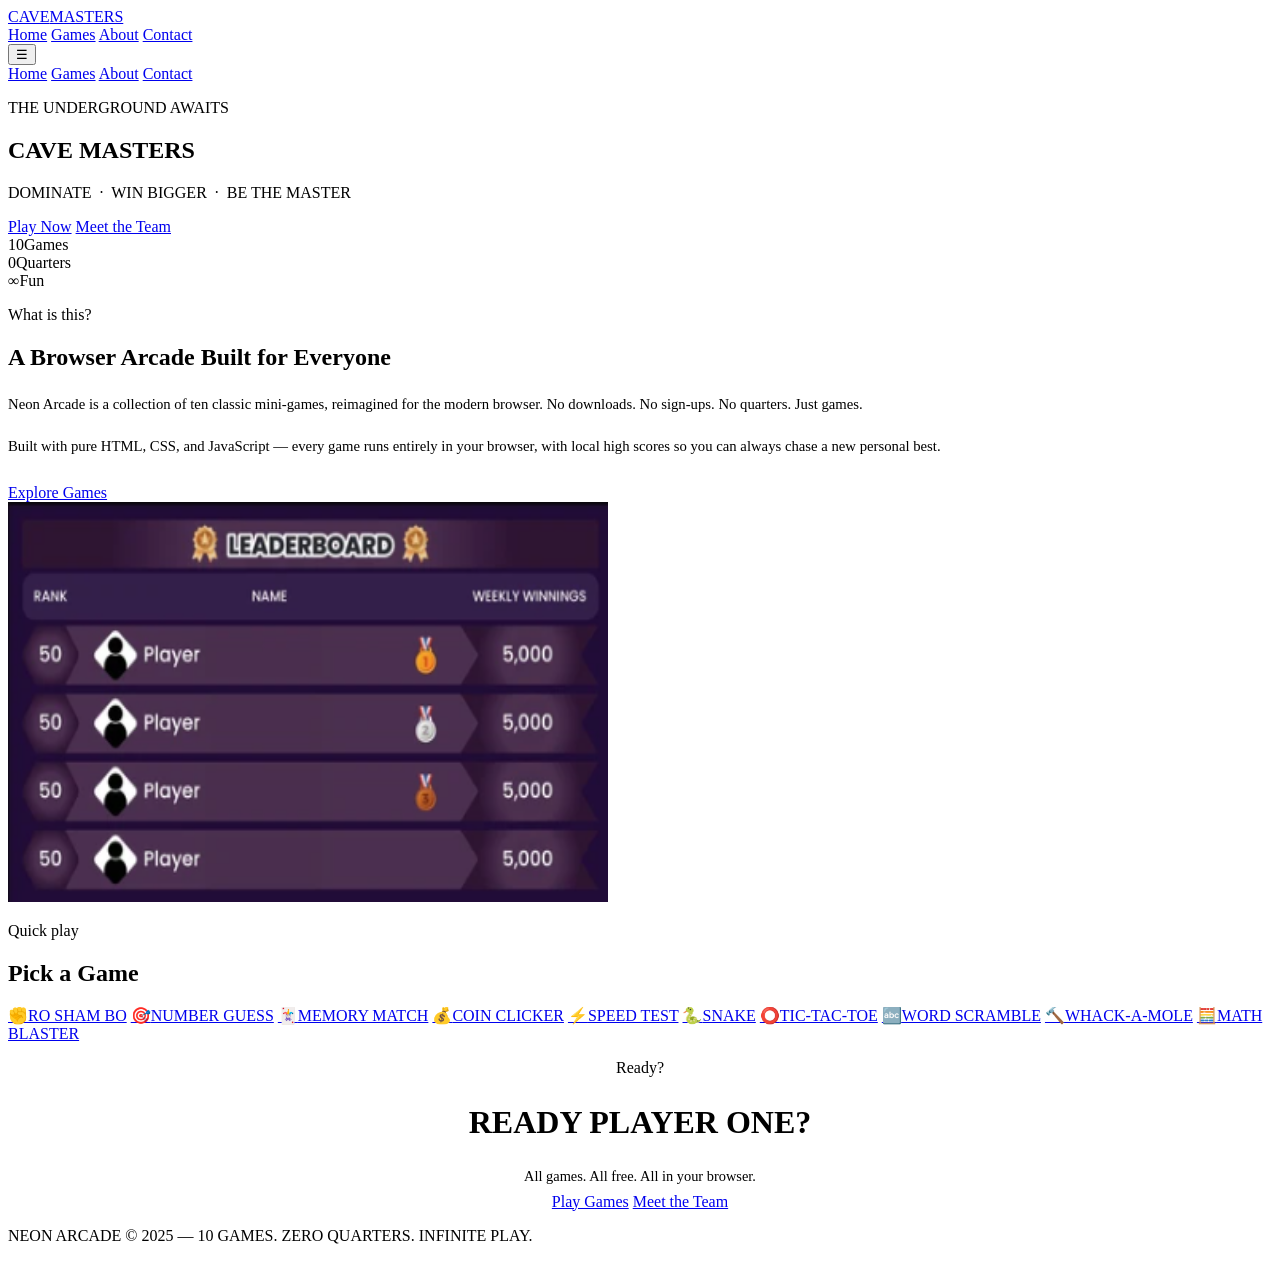
==== docs/index.html @ 2e19cd82 "Add files via upload" ====
<!DOCTYPE html>
<html lang="en">
<head>
  <meta charset="UTF-8" />
  <meta name="viewport" content="width=device-width, initial-scale=1.0" />
  <title>NEON ARCADE</title>
  <meta name="description" content="10 browser games. Zero quarters. Infinite play." />
  <link rel="preconnect" href="https://fonts.googleapis.com" />
  <link rel="preconnect" href="https://fonts.gstatic.com" crossorigin />
  <link href="https://fonts.googleapis.com/css2?family=Press+Start+2P&family=Inter:wght@300;400;500;600;700&family=JetBrains+Mono:wght@400;600&display=swap" rel="stylesheet" />
  <link rel="stylesheet" href="/style.css" />
</head>
<body>

  <nav id="navbar">
    <a href="index.html" class="nav-logo">CAVE<span>MASTERS</span></a>
    <div class="nav-links">
      <a href="index.html" class="active">Home</a>
      <a href="games.html">Games</a>
      <a href="about.html">About</a>
      <a href="contact.html">Contact</a>
    </div>
    <button class="nav-mobile-toggle" id="mobileToggle">&#9776;</button>
  </nav>

  <div id="mobile-menu" class="mobile-menu hidden">
    <a href="index.html">Home</a>
    <a href="games.html">Games</a>
    <a href="about.html">About</a>
    <a href="contact.html">Contact</a>
  </div>

  

  <main id="app">

    <section class="hero">
      <div class="hero-glow hero-glow-1"></div>
      <div class="hero-glow hero-glow-2"></div>
      <p class="hero-label">THE UNDERGROUND AWAITS</p>
      <h1 class="hero-title">
        <span class="line1">CAVE</span>
        <span class="line2">MASTERS</span>
      </h1>
      <p class="hero-tagline">DOMINATE &nbsp;·&nbsp; WIN BIGGER &nbsp;·&nbsp; BE THE MASTER</p>
      <div class="hero-cta">
        <a href="games.html" class="btn btn-primary">Play Now</a>
        <a href="about.html" class="btn btn-secondary">Meet the Team</a>
      </div>
      <div class="hero-stats">
        <div class="hero-stat"><span class="value">10</span><span class="label">Games</span></div>
        <div class="hero-stat"><span class="value">0</span><span class="label">Quarters</span></div>
        <div class="hero-stat"><span class="value">∞</span><span class="label">Fun</span></div>
      </div>
    </section>

    <section class="section home-about">
      <div class="container">
        <div class="about-grid">
          <div>
            <p class="section-label">What is this?</p>
            <h2 class="section-title">A <span>Browser Arcade</span> Built for Everyone</h2>
            <p style="color:var(--text-muted);line-height:1.8;margin-bottom:1rem;font-size:0.92rem">Neon Arcade is a collection of ten classic mini-games, reimagined for the modern browser. No downloads. No sign-ups. No quarters. Just games.</p>
            <p style="color:var(--text-muted);line-height:1.8;margin-bottom:1.5rem;font-size:0.92rem">Built with pure HTML, CSS, and JavaScript — every game runs entirely in your browser, with local high scores so you can always chase a new personal best.</p>
            <a href="games.html" class="btn btn-primary">Explore Games</a>
          </div>
          <img src="Images/leaderboard.png" alt="leaderboard" height="400" width="600"
                onerror="this.style.display='none';this.parentElement.textContent='H'">
          <img 
        </div>
      </div>
    </section>

    <section class="section">
      <div class="container">
        <p class="section-label">Quick play</p>
        <h2 class="section-title">Pick a <span>Game</span></h2>
        <div class="games-strip">
          <a class="strip-card" href="games.html#game/rps"><span class="strip-icon">✊</span><span class="strip-name">RO SHAM BO</span></a>
          <a class="strip-card" href="games.html#game/guess"><span class="strip-icon">🎯</span><span class="strip-name">NUMBER GUESS</span></a>
          <a class="strip-card" href="games.html#game/memory"><span class="strip-icon">🃏</span><span class="strip-name">MEMORY MATCH</span></a>
          <a class="strip-card" href="games.html#game/clicker"><span class="strip-icon">💰</span><span class="strip-name">COIN CLICKER</span></a>
          <a class="strip-card" href="games.html#game/reflex"><span class="strip-icon">⚡</span><span class="strip-name">SPEED TEST</span></a>
          <a class="strip-card" href="games.html#game/snake"><span class="strip-icon">🐍</span><span class="strip-name">SNAKE</span></a>
          <a class="strip-card" href="games.html#game/ttt"><span class="strip-icon">⭕</span><span class="strip-name">TIC-TAC-TOE</span></a>
          <a class="strip-card" href="games.html#game/scramble"><span class="strip-icon">🔤</span><span class="strip-name">WORD SCRAMBLE</span></a>
          <a class="strip-card" href="games.html#game/mole"><span class="strip-icon">🔨</span><span class="strip-name">WHACK-A-MOLE</span></a>
          <a class="strip-card" href="games.html#game/math"><span class="strip-icon">🧮</span><span class="strip-name">MATH BLASTER</span></a>
        </div>
      </div>
    </section>

    <section class="section home-cta-section">
      <div class="container" style="text-align:center">
        <p class="section-label">Ready?</p>
        <h2 class="section-title" style="font-size:2rem">READY <span>PLAYER</span> ONE?</h2>
        <p style="color:var(--text-muted);margin-bottom:0.5rem;font-size:0.9rem">All games. All free. All in your browser.</p>
        <div class="home-cta-buttons">
          <a href="games.html" class="btn btn-primary">Play Games</a>
          <a href="about.html" class="btn btn-secondary">Meet the Team</a>
        </div>
      </div>
    </section>

  </main>

  <footer>
    <p>NEON ARCADE &copy; 2025 &mdash; 10 GAMES. ZERO QUARTERS. INFINITE PLAY.</p>
  </footer>

  <script src="/app.js"></script>
</body>
</html>
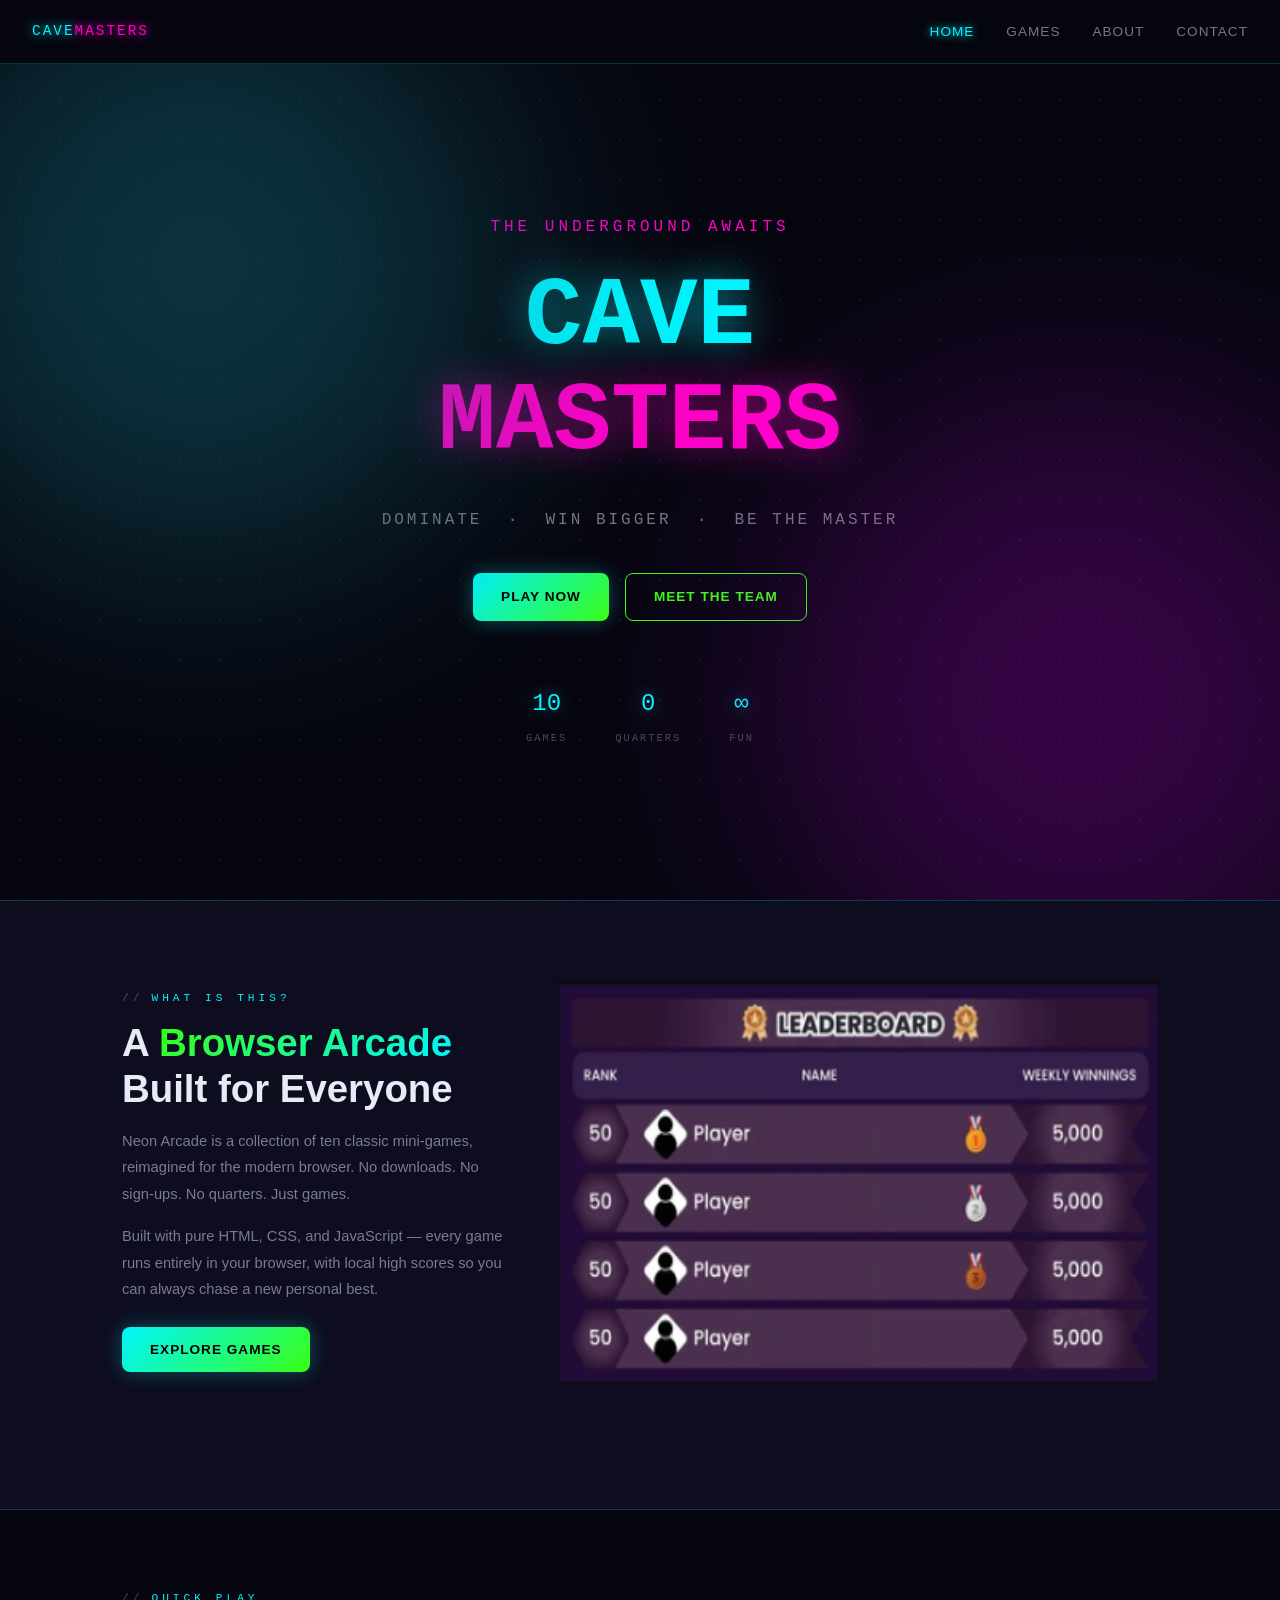
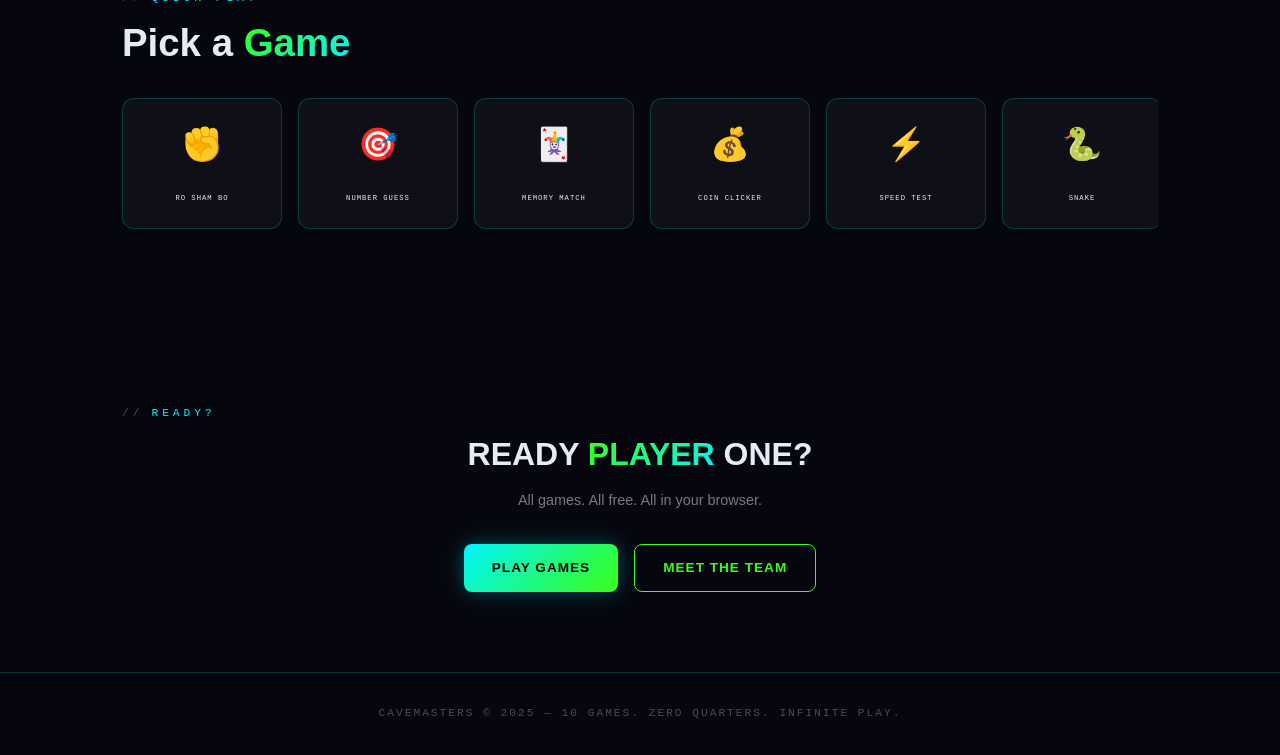
==== commit f7aabc74: "Update index.html" ====
--- a/docs/index.html
+++ b/docs/index.html
@@ -8,7 +8,7 @@
   <link rel="preconnect" href="https://fonts.googleapis.com" />
   <link rel="preconnect" href="https://fonts.gstatic.com" crossorigin />
   <link href="https://fonts.googleapis.com/css2?family=Press+Start+2P&family=Inter:wght@300;400;500;600;700&family=JetBrains+Mono:wght@400;600&display=swap" rel="stylesheet" />
-  <link rel="stylesheet" href="/style.css" />
+  <link rel="stylesheet" href="style.css" />
 </head>
 <body>
 
@@ -105,7 +105,7 @@
   </main>
 
   <footer>
-    <p>NEON ARCADE &copy; 2025 &mdash; 10 GAMES. ZERO QUARTERS. INFINITE PLAY.</p>
+    <p>CAVEMASTERS &copy; 2025 &mdash; 10 GAMES. ZERO QUARTERS. INFINITE PLAY.</p>
   </footer>
 
   <script src="/app.js"></script>
--- a/docs/style.css
+++ b/docs/style.css
@@ -0,0 +1,795 @@
+/* =============================================
+   NEON ARCADE — Global Styles
+   Modern Sleek Retro / Synthwave Glassmorphism
+   ============================================= */
+
+:root {
+  --bg: #06060f;
+  --bg-2: #0d0d1f;
+  --bg-3: #25ff11;
+  --message: #0404ff;
+  --surface: rgba(255,255,255,0.04);
+  --surface1: rgba(22, 196, 219, 0.029);
+  --surface-hover: rgba(255,255,255,0.08);
+  --border: rgba(0, 245, 255, 0.2);
+  --gameborder: rgba(12, 198, 24, 0.321);
+  --border-strong: rgba(0, 245, 255, 0.5);
+  --cyan: #00f5ff;
+  --magenta: #ff00c8;
+  --purple: #8b00ff;
+  --green: #39ff14;
+  --yellow: #ffe600;
+  --text: #e8eaf6;
+  --text-muted: rgba(232, 234, 246, 0.5);
+  --text-dim: rgba(232, 234, 246, 0.3);
+  --glow-cyan: 0 0 20px rgba(0, 245, 255, 0.4);
+  --glow-magenta: 0 0 20px rgba(255, 0, 200, 0.4);
+  --glow-green: 0 0 20px rgba(57, 255, 20, 0.4);
+  --gradient: linear-gradient(135deg, var(--green), var(--cyan));
+  --gradient-2: linear-gradient(135deg, var(--purple), var(--cyan));
+  --radius: 12px;
+  --radius-sm: 8px;
+  --radius-lg: 20px;
+  --font-body: 'Inter', sans-serif;
+  --font-display: 'Press Start 2P', monospace;
+  --font-mono: 'JetBrains Mono', monospace;
+  --nav-h: 64px;
+}
+
+*, *::before, *::after { box-sizing: border-box; margin: 0; padding: 0; }
+
+html { scroll-behavior: smooth; }
+
+body {
+  background: var(--bg);
+  color: var(--text);
+  font-family: var(--font-body);
+  min-height: 100vh;
+  line-height: 1.6;
+  overflow-x: hidden;
+}
+
+/* Dot grid background */
+body::before {
+  content: '';
+  position: fixed;
+  inset: 0;
+  background-image: radial-gradient(circle, rgba(0,245,255,0.08) 1px, transparent 1px);
+  background-size: 40px 40px;
+  pointer-events: none;
+  z-index: 0;
+}
+
+/* ---- NAVBAR ---- */
+#navbar {
+  position: fixed;
+  top: 0; left: 0; right: 0;
+  height: var(--nav-h);
+  background: rgba(6, 6, 15, 0.85);
+  backdrop-filter: blur(16px);
+  -webkit-backdrop-filter: blur(16px);
+  border-bottom: 1px solid var(--border);
+  display: flex;
+  align-items: center;
+  justify-content: space-between;
+  padding: 0 2rem;
+  z-index: 1000;
+}
+
+.nav-logo {
+  font-family: var(--font-display);
+  font-size: 0.9rem;
+  color: var(--cyan);
+  text-decoration: none;
+  letter-spacing: 2px;
+  text-shadow: 0 0 12px var(--cyan);
+}
+.nav-logo span { color: var(--magenta); text-shadow: 0 0 12px var(--magenta); }
+
+.nav-links { display: flex; gap: 2rem; }
+.nav-links a {
+  color: var(--text-muted);
+  text-decoration: none;
+  font-size: 0.85rem;
+  font-weight: 500;
+  letter-spacing: 1px;
+  transition: color 0.2s, text-shadow 0.2s;
+  text-transform: uppercase;
+}
+.nav-links a:hover, .nav-links a.active {
+  color: var(--cyan);
+  text-shadow: 0 0 10px var(--cyan);
+}
+
+.nav-mobile-toggle { display: none; background: none; border: none; color: var(--cyan); font-size: 1.5rem; cursor: pointer; }
+
+.mobile-menu { display: none; position: fixed; top: var(--nav-h); left: 0; right: 0; background: rgba(6,6,15,0.97); backdrop-filter: blur(16px); z-index: 999; flex-direction: column; padding: 1rem 2rem; gap: 1rem; border-bottom: 1px solid var(--border); }
+.mobile-menu a { color: var(--text); text-decoration: none; font-size: 0.9rem; padding: 0.5rem 0; border-bottom: 1px solid var(--border); text-transform: uppercase; letter-spacing: 1px; }
+.mobile-menu:not(.hidden) { display: flex; }
+
+#app { padding-top: var(--nav-h); min-height: calc(100vh - var(--nav-h)); position: relative; z-index: 1; }
+
+footer {
+  position: relative; z-index: 1;
+  text-align: center;
+  padding: 2rem;
+  border-top: 1px solid var(--border);
+  color: var(--text-dim);
+  font-size: 0.7rem;
+  font-family: var(--font-mono);
+  letter-spacing: 2px;
+}
+
+/* ---- SHARED UTILITIES ---- */
+.page { display: none; animation: fadeIn 0.3s ease; }
+.page.active { display: block; }
+@keyframes fadeIn { from { opacity: 0; transform: translateY(10px); } to { opacity: 1; transform: translateY(0); } }
+
+.container { max-width: 1100px; margin: 0 auto; padding: 0 2rem; }
+.section { padding: 5rem 0; }
+
+.glass-card {
+  background: var(--surface);
+  border: 1px solid var(--border);
+  border-radius: var(--radius);
+  backdrop-filter: blur(10px);
+  -webkit-backdrop-filter: blur(10px);
+  padding: 1.5rem;
+  transition: all 0.3s ease;
+}
+.glass-card:hover { border-color: var(--border-strong); background: var(--surface-hover); box-shadow: var(--glow-cyan); }
+
+.btn {
+  display: inline-flex; align-items: center; justify-content: center; gap: 0.5rem;
+  padding: 0.75rem 1.75rem;
+  border-radius: var(--radius-sm);
+  font-family: var(--font-body);
+  font-weight: 600;
+  font-size: 0.85rem;
+  letter-spacing: 1px;
+  text-transform: uppercase;
+  cursor: pointer;
+  transition: all 0.2s ease;
+  border: none;
+  text-decoration: none;
+}
+.btn-primary {
+  background: linear-gradient(135deg, var(--cyan), var(--green));
+  color: #000;
+  box-shadow: 0 0 20px rgba(0,245,255,0.3);
+}
+.btn-primary:hover { transform: translateY(-2px); box-shadow: 0 0 30px rgba(0,245,255,0.5), 0 8px 20px rgba(0,0,0,0.3); }
+
+.btn-secondary {
+  background: transparent;
+  color: var(--green);
+  border: 1px solid var(--green);
+}
+.btn-secondary:hover { background: rgba(11, 210, 25, 0.1); box-shadow: var(--glow-green); transform: translateY(-2px); }
+
+.btn-play {
+  background: linear-gradient(135deg, var(--green), var(--cyan));
+  color: #000;
+  font-weight: 700;
+  padding: 0.6rem 1.2rem;
+  border-radius: 6px;
+  font-size: 0.75rem;
+  letter-spacing: 2px;
+}
+.btn-play:hover { transform: scale(1.05); box-shadow: 0 0 20px rgba(255,0,200,0.4); }
+
+.tag {
+  display: inline-block;
+  padding: 0.2rem 0.6rem;
+  border-radius: 4px;
+  font-size: 0.65rem;
+  font-weight: 600;
+  letter-spacing: 1px;
+  text-transform: uppercase;
+}
+
+/* Display headings */
+.display-heading {
+  font-family: var(--font-display);
+  font-size: clamp(2rem, 6vw, 5rem);
+  line-height: 1.2;
+  background: var(--gradient);
+  -webkit-background-clip: text;
+  -webkit-text-fill-color: transparent;
+  background-clip: text;
+}
+
+.section-label {
+  font-family: var(--font-mono);
+  font-size: 0.7rem;
+  color: var(--cyan);
+  letter-spacing: 4px;
+  text-transform: uppercase;
+  margin-bottom: 0.75rem;
+  display: flex; align-items: center; gap: 0.5rem;
+}
+.section-label::before { content: '//'; color: var(--text-dim); }
+
+.section-title {
+  font-size: clamp(1.5rem, 3vw, 2.5rem);
+  font-weight: 700;
+  color: var(--text);
+  margin-bottom: 1rem;
+  line-height: 1.2;
+}
+.section-title span { background: var(--gradient); -webkit-background-clip: text; -webkit-text-fill-color: transparent; background-clip: text; }
+
+/* ---- HOME PAGE ---- */
+#page-home {}
+
+.hero {
+  min-height: calc(100vh - var(--nav-h));
+  display: flex;
+  flex-direction: column;
+  align-items: center;
+  justify-content: center;
+  text-align: center;
+  padding: 4rem 2rem;
+  position: relative;
+  overflow: hidden;
+}
+
+.hero-glow {
+  position: absolute;
+  width: 600px; height: 600px;
+  border-radius: 50%;
+  filter: blur(120px);
+  pointer-events: none;
+}
+.hero-glow-1 { background: rgba(20, 100, 114, 0.478); top: -100px; left: -100px; }
+.hero-glow-2 { background: rgba(212, 0, 255, 0.225); bottom: -100px; right: -100px; }
+
+.hero-label {
+  font-family: var(--font-mono);
+  font-size: 1rem;
+  color: var(--magenta);
+  letter-spacing: 4px;
+  text-transform: uppercase;
+  margin-bottom: 1.5rem;
+  animation: pulse 2s ease-in-out infinite;
+}
+@keyframes pulse { 0%,100% { opacity: 1; } 50% { opacity: 0.5; } }
+
+.hero-title {
+  font-family: var(--font-display);
+  font-size: clamp(2.5rem, 8vw, 6rem);
+  line-height: 1.1;
+  margin-bottom: 0.5rem;
+  animation: pulse 2s ease-in-out infinite;
+}
+.hero-title .line1 { color: var(--cyan); text-shadow: 0 0 40px rgba(0,245,255,0.6); display: block; }
+.hero-title .line2 { color: var(--magenta); text-shadow: 0 0 40px rgba(255,0,200,0.6); display: block; }
+
+.hero-tagline {
+  font-size: 1rem;
+  color: var(--text-muted);
+  letter-spacing: 3px;
+  text-transform: uppercase;
+  margin: 1.5rem 0 2.5rem;
+  font-family: var(--font-mono);
+}
+
+.hero-cta { display: flex; gap: 1rem; flex-wrap: wrap; justify-content: center; margin-bottom: 4rem; }
+
+.hero-stats {
+  display: flex;
+  gap: 3rem;
+  flex-wrap: wrap;
+  justify-content: center;
+}
+.hero-stat { text-align: center; }
+.hero-stat .value { font-family: var(--font-display); font-size: 1.5rem; color: var(--cyan); text-shadow: 0 0 20px rgba(0,245,255,0.5); display: block; }
+.hero-stat .label { font-size: 0.65rem; color: var(--text-dim); letter-spacing: 2px; text-transform: uppercase; font-family: var(--font-mono); }
+
+/* Home About section */
+.home-about { background: var(--bg-2); border-top: 1px solid var(--border); border-bottom: 1px solid var(--border); }
+.about-grid { display: grid; grid-template-columns: 1fr 1fr; gap: 3rem; align-items: center; }
+@media (max-width: 768px) { .about-grid { grid-template-columns: 1fr; } }
+.about-visual {
+  aspect-ratio: 1;
+  max-width: 300px;
+  background: var(--surface);
+  border: 1px solid var(--border);
+  border-radius: var(--radius-lg);
+  display: flex; align-items: center; justify-content: center;
+  font-family: var(--font-display);
+  font-size: 4rem;
+  color: var(--cyan);
+  text-shadow: 0 0 40px rgba(0,245,255,0.6);
+  box-shadow: inset 0 0 60px rgba(0,245,255,0.05);
+  margin: 0 auto;
+}
+
+/* Game preview strip on home */
+.games-strip { display: flex; gap: 1rem; overflow-x: auto; padding: 1rem 0; scrollbar-width: none; }
+.games-strip::-webkit-scrollbar { display: none; }
+.strip-card {
+  flex: 0 0 auto;
+  width: 160px;
+  padding: 1.25rem;
+  background: var(--surface);
+  border: 1px solid var(--border);
+  border-radius: var(--radius);
+  text-align: center;
+  cursor: pointer;
+  transition: all 0.25s ease;
+  text-decoration: none;
+  display: block;
+}
+.strip-card:hover { border-color: var(--border-strong); transform: translateY(-4px); box-shadow: var(--glow-cyan); }
+.strip-card .strip-icon { font-size: 2rem; margin-bottom: 0.75rem; display: block; }
+.strip-card .strip-name { font-family: var(--font-display); font-size: 0.45rem; color: var(--text); letter-spacing: 1px; line-height: 1.4; }
+
+/* Home CTA section */
+.home-cta-section { text-align: center; }
+.home-cta-section .section-title { font-size: 2rem; }
+.home-cta-buttons { display: flex; gap: 1rem; justify-content: center; flex-wrap: wrap; margin-top: 2rem; }
+
+/* ---- GAMES PAGE ---- */
+.games-header { padding: 4rem 0 2rem; text-align: center; }
+.games-search {
+  position: relative;
+  max-width: 400px;
+  margin: 2rem auto;
+}
+.games-search input {
+  width: 100%;
+  padding: 0.75rem 1rem 0.75rem 2.5rem;
+  background: var(--surface);
+  border: 1px solid var(--border);
+  border-radius: var(--radius-sm);
+  color: var(--text);
+  font-family: var(--font-body);
+  font-size: 0.9rem;
+  outline: none;
+  transition: border-color 0.2s, box-shadow 0.2s;
+}
+.games-search input:focus { border-color: var(--border-strong); box-shadow: var(--glow-cyan); }
+.games-search input::placeholder { color: var(--text-dim); }
+.games-search .search-icon { position: absolute; left: 0.75rem; top: 50%; transform: translateY(-50%); color: var(--text-dim); font-size: 0.9rem; }
+
+.games-grid { display: grid; grid-template-columns: repeat(auto-fill, minmax(300px, 1fr)); gap: 1.25rem; padding-bottom: 4rem; }
+
+.game-card {
+  background: var(--surface);
+  border: 1px solid var(--border);
+  border-radius: var(--radius);
+  padding: 1.5rem;
+  cursor: pointer;
+  transition: all 0.3s ease;
+  display: flex; flex-direction: column; gap: 0.75rem;
+  position: relative; overflow: hidden;
+}
+.game-card::before {
+  content: '';
+  position: absolute;
+  top: 0; left: 0; right: 0;
+  height: 2px;
+  background: var(--gradient);
+  opacity: 0;
+  transition: opacity 0.3s;
+}
+.game-card:hover { border-color: var(--border-strong); transform: translateY(-4px); box-shadow: 0 8px 32px rgba(0,0,0,0.4), var(--glow-cyan); }
+.game-card:hover::before { opacity: 1; }
+
+.game-card-top { display: flex; align-items: flex-start; justify-content: space-between; gap: 1rem; }
+.game-icon { font-size: 2.5rem; }
+.game-tag { font-size: 0.6rem; letter-spacing: 1px; padding: 0.2rem 0.5rem; background: rgba(0,245,255,0.1); border: 1px solid rgba(0,245,255,0.3); color: var(--cyan); border-radius: 4px; }
+.game-name { font-family: var(--font-display); font-size: 0.6rem; color: var(--text); letter-spacing: 1px; line-height: 1.5; }
+.game-desc { font-size: 0.82rem; color: var(--text-muted); line-height: 1.6; flex: 1; }
+.game-footer { display: flex; align-items: center; justify-content: space-between; margin-top: 0.5rem; }
+.game-score { font-family: var(--font-mono); font-size: 0.65rem; color: var(--text-dim); }
+.game-score .score-val { color: var(--yellow); }
+
+/* ---- GAME SCREEN (inside game page) ---- */
+.game-screen { max-width: 800px; margin: 0 auto; padding: 3rem 2rem; }
+.game-screen-header { display: flex; align-items: center; gap: 1rem; margin-bottom: 2rem; }
+.back-btn { background: none; border: 1px solid var(--border); color: var(--text-muted); padding: 0.5rem 1rem; border-radius: var(--radius-sm); cursor: pointer; font-size: 0.8rem; transition: all 0.2s; }
+.back-btn:hover { border-color: var(--cyan); color: var(--cyan); }
+.game-screen-title { font-family: var(--font-display); font-size: 0.8rem; color: var(--text); letter-spacing: 2px; }
+
+.game-body { background: var(--surface1); border: 1px solid var(--gameborder); border-radius: var(--radius-lg); padding: 2rem; }
+
+/* Game inputs */
+input[type="text"], input[type="number"], textarea, select {
+  background: rgba(255,255,255,0.04);
+  border: 1px solid var(--border);
+  color: var(--text);
+  font-family: var(--font-body);
+  padding: 0.6rem 0.9rem;
+  border-radius: var(--radius-sm);
+  outline: none;
+  font-size: 0.9rem;
+  transition: border-color 0.2s, box-shadow 0.2s;
+  width: 100%;
+}
+input:focus, textarea:focus, select:focus { border-color: var(--border-strong); box-shadow: var(--glow-cyan); }
+select option { background: var(--bg-2); }
+
+/* Stat pill */
+.stat-pill { display: inline-flex; flex-direction: column; align-items: center; background: var(--surface); border: 1px solid var(--border); border-radius: var(--radius-sm); padding: 0.5rem 1rem; min-width: 80px; }
+.stat-pill .pill-val { font-family: var(--font-mono); font-size: 1.2rem; color: var(--cyan); font-weight: 600; }
+.stat-pill .pill-label { font-size: 0.6rem; color: var(--text-dim); letter-spacing: 1px; text-transform: uppercase; }
+
+/* Result overlay */
+.result-overlay { text-align: center; padding: 2rem; }
+.result-emoji { font-size: 4rem; margin-bottom: 1rem; display: block; }
+.result-title { font-family: var(--font-display); font-size: 1rem; margin-bottom: 0.5rem; }
+.result-sub { color: var(--text-muted); font-size: 0.85rem; margin-bottom: 1.5rem; }
+
+/* RPS buttons */
+.rps-choices { display: flex; gap: 1rem; justify-content: center; flex-wrap: wrap; margin: 1.5rem 0; }
+.rps-btn {
+  width: 100px; height: 100px;
+  background: var(--surface);
+  border: 2px solid var(--border);
+  border-radius: var(--radius);
+  font-size: 2.5rem;
+  cursor: pointer;
+  transition: all 0.2s;
+  display: flex; align-items: center; justify-content: center;
+}
+.rps-btn:hover { border-color: var(--cyan); transform: scale(1.08); box-shadow: var(--glow-cyan); }
+.rps-btn.selected { border-color: var(--magenta); box-shadow: var(--glow-magenta); }
+
+/* Memory grid */
+.memory-grid { display: grid; gap: 0.6rem; }
+.mem-card {
+  aspect-ratio: 1;
+  background: var(--surface);
+  border: 1px solid var(--border);
+  border-radius: var(--radius-sm);
+  display: flex; align-items: center; justify-content: center;
+  font-size: 1.8rem;
+  cursor: pointer;
+  transition: all 0.3s;
+  perspective: 600px;
+}
+.mem-card.flipped, .mem-card.matched { border-color: var(--cyan); background: rgba(0,245,255,0.08); }
+.mem-card.matched { border-color: var(--green); background: rgba(57,255,20,0.08); box-shadow: var(--glow-green); }
+.mem-card .card-back { display: none; font-size: 1.2rem; color: var(--text-dim); }
+.mem-card:not(.flipped):not(.matched) .card-face { display: none; }
+.mem-card:not(.flipped):not(.matched) .card-back { display: flex; }
+
+/* Clicker */
+.clicker-center { text-align: center; }
+.click-btn {
+  width: 180px; height: 180px;
+  border-radius: 50%;
+  background: radial-gradient(circle, rgba(0,245,255,0.15), rgba(0,245,255,0.03));
+  border: 2px solid var(--cyan);
+  font-family: var(--font-display);
+  font-size: 0.55rem;
+  color: var(--cyan);
+  cursor: pointer;
+  transition: all 0.15s;
+  display: flex; flex-direction: column; align-items: center; justify-content: center; gap: 0.5rem;
+  box-shadow: var(--glow-cyan);
+  letter-spacing: 2px;
+  position: relative;
+  overflow: hidden;
+}
+.click-btn:active { transform: scale(0.95); box-shadow: 0 0 40px rgba(0,245,255,0.6); }
+.click-coin { font-size: 2rem; }
+.upgrades-grid { display: grid; grid-template-columns: 1fr; gap: 0.75rem; }
+.upgrade-btn {
+  background: var(--surface);
+  border: 1px solid var(--border);
+  color: var(--text);
+  padding: 1rem;
+  border-radius: var(--radius-sm);
+  cursor: pointer;
+  transition: all 0.2s;
+  text-align: left;
+  display: flex; align-items: center; justify-content: space-between; gap: 1rem;
+}
+.upgrade-btn:hover:not(:disabled) { border-color: var(--cyan); background: rgba(0,245,255,0.06); }
+.upgrade-btn:disabled { opacity: 0.4; cursor: not-allowed; }
+.upgrade-info { display: flex; flex-direction: column; gap: 0.2rem; }
+.upgrade-name { font-weight: 600; font-size: 0.85rem; }
+.upgrade-desc { font-size: 0.7rem; color: var(--text-muted); }
+.upgrade-cost { font-family: var(--font-mono); color: var(--yellow); font-size: 0.85rem; white-space: nowrap; }
+.upgrade-owned { font-family: var(--font-mono); color: var(--cyan); font-size: 0.75rem; }
+
+/* Snake grid */
+#snake-canvas { background: var(--bg-3); border: 1px solid var(--border); border-radius: var(--radius-sm); display: block; margin: 0 auto; }
+
+/* Reflex */
+.reflex-screen { min-height: 280px; border-radius: var(--radius); display: flex; flex-direction: column; align-items: center; justify-content: center; cursor: pointer; transition: background 0.1s; user-select: none; }
+.reflex-screen.ready { background: rgba(255,255,255,0.03); border: 2px solid var(--border); }
+.reflex-screen.waiting { background: rgba(255,230,0,0.08); border: 2px solid rgba(255,230,0,0.4); }
+.reflex-screen.go { background: rgba(57,255,20,0.12); border: 2px solid var(--green); box-shadow: var(--glow-green); }
+.reflex-screen.early { background: rgba(255,0,0,0.1); border: 2px solid rgba(255,0,0,0.5); }
+.reflex-title { font-family: var(--font-display); font-size: 1.2rem; }
+.reflex-sub { color: var(--text-muted); margin-top: 0.5rem; }
+
+/* Mole grid */
+.mole-grid { display: grid; gap: 1rem; }
+.mole-hole {
+  aspect-ratio: 1;
+  background: var(--surface);
+  border: 2px solid var(--border);
+  border-radius: 50%;
+  display: flex; align-items: center; justify-content: center;
+  font-size: 2.5rem;
+  cursor: pointer;
+  transition: all 0.15s;
+  user-select: none;
+}
+.mole-hole.active { background: rgba(0,245,255,0.1); border-color: var(--cyan); box-shadow: var(--glow-cyan); }
+.mole-hole.active:active { transform: scale(0.9); }
+
+/* Tic tac toe */
+.ttt-grid { display: grid; grid-template-columns: repeat(3,1fr); gap: 0.5rem; max-width: 300px; margin: 0 auto; }
+.ttt-cell {
+  aspect-ratio: 1;
+  background: var(--surface);
+  border: 1px solid var(--border);
+  border-radius: var(--radius-sm);
+  display: flex; align-items: center; justify-content: center;
+  font-size: 2.5rem;
+  cursor: pointer;
+  transition: all 0.2s;
+}
+.ttt-cell:hover:empty { background: rgba(0,245,255,0.06); }
+.ttt-cell.x { color: var(--cyan); text-shadow: 0 0 15px var(--cyan); }
+.ttt-cell.o { color: var(--magenta); text-shadow: 0 0 15px var(--magenta); }
+.ttt-cell.win { background: rgba(57,255,20,0.1); border-color: var(--green); }
+
+/* Timer bars */
+.timer-bar { height: 6px; background: var(--surface); border-radius: 99px; overflow: hidden; margin-bottom: 1rem; }
+.timer-fill { height: 100%; background: var(--gradient); border-radius: 99px; transition: width 0.5s linear; }
+.timer-fill.urgent { background: linear-gradient(90deg, var(--yellow), red); }
+
+/* History list */
+.history-list { display: flex; flex-direction: column; gap: 0.4rem; margin-top: 1rem; }
+.history-item { display: flex; justify-content: space-between; font-family: var(--font-mono); font-size: 0.75rem; color: var(--text-muted); padding: 0.3rem 0; border-bottom: 1px solid rgba(255,255,255,0.05); }
+.history-item .val { color: var(--cyan); }
+
+/* Math */
+.math-equation { font-family: var(--font-display); font-size: clamp(1.5rem, 5vw, 3rem); text-align: center; color: var(--text); letter-spacing: 4px; margin: 2rem 0; line-height: 1.5; }
+.math-equation .op { color: var(--magenta); }
+.math-equation .eq { color: var(--text-dim); }
+.math-equation .answer { color: var(--cyan); }
+
+/* Scramble */
+.scramble-word { font-family: var(--font-display); font-size: clamp(1.5rem, 5vw, 2.5rem); text-align: center; letter-spacing: 8px; color: var(--cyan); text-shadow: 0 0 20px rgba(0,245,255,0.4); margin: 2rem 0; }
+
+/* ---- ABOUT PAGE ---- */
+.about-page { padding: 4rem 0; }
+.team-grid { display: grid; grid-template-columns: repeat(auto-fill, minmax(220px, 1fr)); gap: 1.25rem; }
+.team-card {
+  background: var(--surface);
+  border: 1px solid var(--border);
+  border-radius: var(--radius);
+  padding: 2rem 1.5rem;
+  text-align: center;
+  transition: all 0.3s;
+}
+.team-card:hover { border-color: var(--border-strong); transform: translateY(-4px); box-shadow: var(--glow-cyan); }
+.team-avatar {
+  width: 72px; height: 72px;
+  border-radius: 50%;
+  margin: 0 auto 1rem;
+  display: flex; align-items: center; justify-content: center;
+  font-family: var(--font-display);
+  font-size: 0.8rem;
+  font-weight: bold;
+}
+.team-handle { font-family: var(--font-mono); font-size: 0.7rem; color: var(--cyan); letter-spacing: 2px; margin-bottom: 0.25rem; }
+.team-role { font-size: 0.75rem; color: var(--text-muted); margin-bottom: 0.75rem; font-weight: 500; }
+.team-bio { font-size: 0.8rem; color: var(--text-dim); line-height: 1.6; }
+
+.tech-grid { display: grid; grid-template-columns: repeat(auto-fill, minmax(150px, 1fr)); gap: 1rem; }
+.tech-badge {
+  background: var(--surface);
+  border: 1px solid var(--border);
+  border-radius: var(--radius-sm);
+  padding: 1rem;
+  text-align: center;
+  font-family: var(--font-mono);
+  font-size: 0.75rem;
+  color: var(--cyan);
+  letter-spacing: 1px;
+  transition: all 0.2s;
+}
+.tech-badge:hover { border-color: var(--cyan); box-shadow: var(--glow-cyan); }
+
+.fun-facts-grid { display: grid; grid-template-columns: repeat(auto-fill, minmax(200px, 1fr)); gap: 1.25rem; }
+.fun-fact {
+  background: var(--surface);
+  border: 1px solid var(--border);
+  border-radius: var(--radius);
+  padding: 2rem;
+  text-align: center;
+}
+.fun-fact .value { font-family: var(--font-display); font-size: 1.2rem; background: var(--gradient); -webkit-background-clip: text; -webkit-text-fill-color: transparent; background-clip: text; margin-bottom: 0.5rem; line-height: 1.5; }
+.fun-fact .label { font-size: 0.7rem; color: var(--text-dim); letter-spacing: 2px; text-transform: uppercase; font-family: var(--font-mono); }
+
+/* ---- CONTACT PAGE ---- */
+.contact-page { padding: 4rem 0; }
+.contact-grid { display: grid; grid-template-columns: 1fr 1.5fr; gap: 3rem; align-items: start; }
+@media (max-width: 768px) { .contact-grid { grid-template-columns: 1fr; } }
+
+.contact-info { display: flex; flex-direction: column; gap: 1.5rem; }
+.contact-info-item { display: flex; gap: 1rem; align-items: flex-start; }
+.info-icon { font-size: 1.5rem; flex-shrink: 0; margin-top: 0.1rem; }
+.info-label { font-family: var(--font-mono); font-size: 0.65rem; color: var(--cyan); letter-spacing: 2px; text-transform: uppercase; margin-bottom: 0.25rem; }
+.info-value { font-size: 0.85rem; color: var(--text-muted); }
+
+.contact-form { background: var(--surface); border: 1px solid var(--border); border-radius: var(--radius-lg); padding: 2rem; }
+.form-group { margin-bottom: 1.25rem; }
+.form-group label { display: block; font-size: 0.75rem; color: var(--text-muted); margin-bottom: 0.4rem; letter-spacing: 1px; text-transform: uppercase; font-family: var(--font-mono); }
+.form-row { display: grid; grid-template-columns: 1fr 1fr; gap: 1rem; }
+@media (max-width: 480px) { .form-row { grid-template-columns: 1fr; } }
+textarea { resize: vertical; min-height: 120px; }
+select { appearance: none; background-image: url("data:image/svg+xml,%3Csvg xmlns='http://www.w3.org/2000/svg' width='12' height='8' viewBox='0 0 12 8'%3E%3Cpath d='M1 1l5 5 5-5' stroke='%2300f5ff' stroke-width='1.5' fill='none'/%3E%3C/svg%3E"); background-repeat: no-repeat; background-position: right 0.75rem center; padding-right: 2.5rem; }
+
+.success-screen { text-align: center; padding: 3rem 2rem; }
+.success-icon { font-size: 4rem; margin-bottom: 1rem; display: block; }
+.success-title { font-family: var(--font-display); font-size: 0.9rem; color: var(--cyan); text-shadow: 0 0 20px rgba(0,245,255,0.5); margin-bottom: 1rem; line-height: 1.6; letter-spacing: 2px; }
+.success-sub { color: var(--text-muted); font-size: 0.85rem; margin-bottom: 2rem; }
+
+/* Konami flash */
+.konami-overlay {
+  position: fixed; inset: 0; z-index: 9999;
+  display: flex; align-items: center; justify-content: center;
+  background: rgba(0,245,255,0.1);
+  backdrop-filter: blur(4px);
+  animation: konamiFlash 0.5s ease;
+  pointer-events: none;
+}
+@keyframes konamiFlash { 0% { opacity:0; } 50% { opacity:1; } 100% { opacity:0; } }
+.konami-msg { font-family: var(--font-display); font-size: 1.5rem; color: var(--cyan); text-shadow: 0 0 40px var(--cyan); animation: konamiFlash 0.5s ease; }
+
+/* Responsive */
+@media (max-width: 768px) {
+  .nav-links { display: none; }
+  .nav-mobile-toggle { display: block; }
+  .games-grid { grid-template-columns: 1fr; }
+  .hero-stats { gap: 1.5rem; }
+}
+
+/* ---- CHESS ---- */
+.chess-board { display: inline-block; border: 2px solid var(--border-strong); line-height: 0; }
+.ch-row { display: flex; align-items: center; line-height: normal; }
+.ch-cell {
+  width: 46px; height: 46px;
+  display: flex; align-items: center; justify-content: center;
+  cursor: pointer; font-size: 1.75rem; user-select: none;
+  transition: background 0.1s; position: relative;
+}
+.ch-light { background: rgba(200,185,150,0.18); }
+.ch-dark  { background: rgba(100,75,40,0.35); }
+.ch-sel   { background: rgba(0,245,255,0.45) !important; }
+.ch-last  { background: rgba(255,230,0,0.25) !important; }
+.ch-check { background: rgba(255,30,30,0.5) !important; }
+.ch-hl    { background: rgba(0,245,255,0.18) !important; }
+.ch-cap   { background: rgba(255,0,200,0.3) !important; }
+.ch-cell:hover { filter: brightness(1.3); }
+.ch-dot { width:12px;height:12px;border-radius:50%;background:rgba(0,245,255,0.55);position:absolute;pointer-events:none; }
+.ch-lbl { width:20px;text-align:center;font-family:var(--font-mono);font-size:0.58rem;color:var(--text-dim);flex-shrink:0; }
+.ch-file{ width:46px;text-align:center;font-family:var(--font-mono);font-size:0.58rem;color:var(--text-dim); }
+.ch-pw  { color:#fff;text-shadow:0 1px 4px rgba(0,0,0,0.95),0 0 8px rgba(0,245,255,0.2);font-size:1.75rem; }
+.ch-pb  { color:#1a1a1a;text-shadow:0 1px 3px rgba(255,255,255,0.4);font-size:1.75rem; }
+@media(max-width:520px){
+  .ch-cell,.ch-file{width:36px;height:36px;}
+  .ch-pw,.ch-pb{font-size:1.3rem;}
+}
+
+/* ---- PASSWORD CRACKER ---- */
+.pw-hints { background:var(--surface);border:1px solid var(--border);border-radius:var(--radius-sm);padding:1rem;text-align:left;margin-bottom:0.75rem;min-height:80px; }
+.pw-hint { display:flex;gap:0.5rem;font-size:0.82rem;margin-bottom:0.4rem; }
+.pw-hint-n { font-family:var(--font-mono);color:var(--cyan);font-size:0.7rem;flex-shrink:0;margin-top:2px; }
+.pw-hint-locked { color:var(--text-dim);font-size:0.75rem; }
+.pw-choices { display:grid;grid-template-columns:1fr 1fr;gap:0.75rem; }
+.pw-choice { background:var(--surface);border:1px solid var(--border-strong);color:var(--cyan);font-family:var(--font-display);font-size:0.6rem;padding:0.9rem;border-radius:var(--radius-sm);cursor:pointer;transition:all 0.2s;letter-spacing:1px; }
+.pw-choice:hover:not(:disabled){background:rgba(0,245,255,0.1);box-shadow:var(--glow-cyan);}
+.pw-correct{border-color:var(--green)!important;background:rgba(57,255,20,0.12)!important;color:var(--green)!important;}
+.pw-wrong  {border-color:var(--magenta)!important;background:rgba(255,0,200,0.12)!important;color:var(--magenta)!important;}
+.pw-disabled{opacity:0.35;cursor:not-allowed;}
+
+/* ---- NEON QUIZ ---- */
+.qz-opts { display:grid;grid-template-columns:1fr 1fr;gap:0.75rem; }
+.qz-opt { background:var(--surface);border:1px solid var(--border);color:var(--text);font-size:0.8rem;padding:0.85rem 1rem;border-radius:var(--radius-sm);cursor:pointer;transition:all 0.2s;text-align:left;line-height:1.4; }
+.qz-opt:hover:not(:disabled){border-color:var(--border-strong);background:var(--surface-hover);box-shadow:var(--glow-cyan);}
+.qz-lab { font-family:var(--font-mono);color:var(--text-dim);font-size:0.7rem;margin-right:0.25rem; }
+.qz-correct{border-color:var(--green)!important;background:rgba(57,255,20,0.1)!important;color:var(--green)!important;}
+.qz-wrong  {border-color:var(--magenta)!important;background:rgba(255,0,200,0.1)!important;color:var(--magenta)!important;}
+.qz-dim    {opacity:0.3;cursor:not-allowed;}
+@media(max-width:480px){.qz-opts,.pw-choices{grid-template-columns:1fr;}}
+
+/* ── ABOUT THE TEAM PAGE ── */
+.team-hero { position:relative; min-height:320px; display:flex; align-items:center; justify-content:center; text-align:center; overflow:hidden; background:linear-gradient(160deg,#071a2e 0%,#0b2240 60%,#0f3060 100%); }
+.team-hero::before { content:''; position:absolute; inset:0; background:url('images/HeroBanner.jpg') center/cover no-repeat; opacity:.22; }
+.team-hero-content { position:relative; z-index:1; padding:4rem 1.5rem 3rem; }
+.team-hero-content h1 { font-family:var(--font-serif); font-size:clamp(2rem,5vw,3.2rem); color:var(--white); margin-bottom:.75rem; }
+.team-hero-content p { color:rgba(232,236,241,.65); font-size:1rem; max-width:460px; margin:0 auto; }
+.team-grid { display:grid; grid-template-columns:repeat(3,1fr); gap:1.5rem; max-width:900px; margin:0 auto; }
+@media (max-width:700px) { .team-grid { grid-template-columns:repeat(2,1fr); } }
+@media (max-width:460px) { .team-grid { grid-template-columns:1fr; } }
+.team-card { background:var(--bg2); border:1px solid var(--border); padding:2rem 1.25rem 1.5rem; text-align:center; transition:border-color .25s,transform .25s; }
+.team-card:hover { border-color:var(--gold); transform:translateY(-4px); }
+.team-photo { width:200px; height:200px; border-radius:50%; margin:0 auto 1.25rem; overflow:hidden; border:2px solid rgba(245,168,0,.35); display:flex; align-items:center; justify-content:center; font-family:var(--font-serif); font-size:2rem; font-weight:700; }
+.team-photo img { width:100%; height:100%; object-fit:cover; object-position:top; }
+.team-photo.gold { background:rgba(245,168,0,.12); color:var(--gold); }
+.team-photo.blue { background:rgba(56,189,248,.10); color:var(--blue); }
+.team-name { font-family:var(--font-serif); font-size:1.05rem; color:var(--white); margin-bottom:.2rem; }
+.team-role { font-size:.68rem; text-transform:uppercase; letter-spacing:.15em; color:var(--gold); margin-bottom:.85rem; }
+.team-role.blue { color:var(--blue); }
+.team-bio { font-size:.8rem; color:var(--muted); line-height:1.65; }
+.wsu-block { max-width:900px; /*was 680 px*/ margin:2.5rem auto 0; background:var(--bg2); border:1px solid var(--border); padding:1.75rem 2rem; display:flex; align-items:flex-start; gap:1.5rem; text-align:left; }
+.wsu-icon { flex-shrink:0; width:250px; height:250px; /* was 80px*/ border-radius:50%; background:rgba(56,189,248,.10); border:1px solid rgba(56,189,248,.25); display:flex; align-items:center; justify-content:center; font-family:var(--font-serif); font-size:1.5rem; font-weight:700; color:var(--blue); }
+.wsu-block h3 { font-family:var(--font-serif); color:var(--white); font-size:1rem; margin-bottom:.2rem; }
+.wsu-block p { font-size:.8rem; color:var(--muted); line-height:1.65; margin:0; }
+.social-link { display:inline-flex; align-items:center; gap:.5rem; background:rgba(255,255,255,.04); border:1px solid var(--border); padding:.65rem 1.25rem; font-size:.85rem; font-weight:700; color:var(--white); text-decoration:none; transition:border-color .2s,color .2s; }
+.social-link:hover { border-color:var(--gold); color:var(--gold); }
+
+/* ---- CHAT WIDGET ---- */
+.chat-fab {
+  position: fixed; bottom: 1.75rem; right: 1.75rem; z-index: 9000;
+  width: 56px; height: 56px; border-radius: 50%;
+  background: var(--gradient); color: rgb(0, 0, 0);
+  border: none; cursor: pointer; font-size: 1.5rem;
+  display: flex; align-items: center; justify-content: center;
+  box-shadow: 0 4px 20px rgba(99,102,241,0.45);
+  transition: all 0.2s;
+}
+.chat-fab:hover { transform: scale(1.08); box-shadow: 0 8px 28px rgba(99,102,241,0.55); }
+.chat-fab .chat-badge {
+  position: absolute; top: -4px; right: -4px; width: 18px; height: 18px;
+  background: var(--amber); border-radius: 50%; font-size: 0.6rem;
+  display: flex; align-items: center; justify-content: center; font-weight: 700;
+  color: white; border: 2px solid white;
+}
+.chat-window {
+  position: fixed; bottom: 5rem; right: 1.75rem; z-index: 9000;
+  width: 330px; background: white; border-radius: var(--radius-xl);
+  box-shadow: 0 12px 48px rgba(0,0,0,0.18), 0 4px 16px rgba(99,102,241,0.15);
+  border: 1px solid var(--border); display: none; flex-direction: column;
+  max-height: 480px; overflow: hidden;
+}
+.chat-window.open { display: flex; animation: chatSlideUp 0.22s ease; }
+@keyframes chatSlideUp { from { opacity: 0; transform: translateY(16px) scale(0.97); } to { opacity: 1; transform: translateY(0) scale(1); } }
+.chat-header {
+  background: var(--gradient); color: white; padding: 1rem 1.25rem;
+  display: flex; align-items: center; gap: 0.75rem; flex-shrink: 0;
+}
+.chat-bot-avatar { font-size: 1.5rem; }
+.chat-bot-info {}
+.chat-bot-name { font-weight: 700; font-size: 0.9rem; line-height: 1.2; }
+.chat-bot-status { font-size: 0.7rem; opacity: 0.85; display: flex; align-items: center; gap: 0.3rem; }
+.chat-bot-status::before { content: ''; width: 6px; height: 6px; background: #4ade80; border-radius: 50%; display: inline-block; }
+.chat-close { margin-left: auto; background: rgba(0, 0, 0, 0.2); border: none; color: rgb(243, 244, 248); width: 28px; height: 28px; border-radius: 50%; cursor: pointer; font-size: 1rem; display: flex; align-items: center; justify-content: center; transition: background 0.15s; }
+.chat-close:hover { background: rgba(0, 0, 0, 0.35); }
+.chat-messages { flex: 1; overflow-y: auto; padding: 1rem; display: flex; flex-direction: column; gap: 0.75rem; }
+.chat-messages::-webkit-scrollbar { width: 4px; }
+.chat-messages::-webkit-scrollbar-track { background: transparent; }
+.chat-messages::-webkit-scrollbar-thumb { background: var(--border); border-radius: 99px; }
+.chat-msg { display: flex; gap: 0.5rem; align-items: flex-end; }
+.chat-msg.user { flex-direction: row-reverse; }
+.chat-msg-bubble {
+  max-width: 75%; padding: 0.6rem 0.9rem; border-radius: 16px;
+  font-size: 0.83rem; line-height: 1.5;
+}
+.chat-msg.bot .chat-msg-bubble { background: var(--message); border: 1px solid var(--border); color: var(--black); border-bottom-left-radius: 4px; }
+.chat-msg.user .chat-msg-bubble { background: var(--gradient); color: rgb(0, 0, 0); border-bottom-right-radius: 4px; }
+.chat-typing { display: flex; align-items: center; gap: 3px; padding: 0.6rem 0.9rem; }
+.typing-dot { width: 6px; height: 6px; background: var(--text-dim); border-radius: 50%; animation: typingBounce 1.2s infinite; }
+.typing-dot:nth-child(2) { animation-delay: 0.2s; }
+.typing-dot:nth-child(3) { animation-delay: 0.4s; }
+@keyframes typingBounce { 0%,60%,100% { transform: translateY(0); } 30% { transform: translateY(-6px); } }
+.chat-input-row { padding: 0.75rem; border-top: 1px solid var(--border); display: flex; gap: 0.5rem; flex-shrink: 0; }
+.chat-input-row input {
+  flex: 1; padding: 0.55rem 0.8rem; border-radius: 99px; border: 1.5px solid var(--border);
+  font-size: 0.83rem; outline: none; transition: border-color 0.15s;
+  width: auto;
+}
+.chat-input-row input:focus { border-color: var(--primary); }
+.chat-send { background: var(--gradient); border: none; color: white; width: 34px; height: 34px; border-radius: 50%; cursor: pointer; display: flex; align-items: center; justify-content: center; font-size: 0.85rem; transition: all 0.15s; flex-shrink: 0; }
+.chat-send:hover { transform: scale(1.08); }
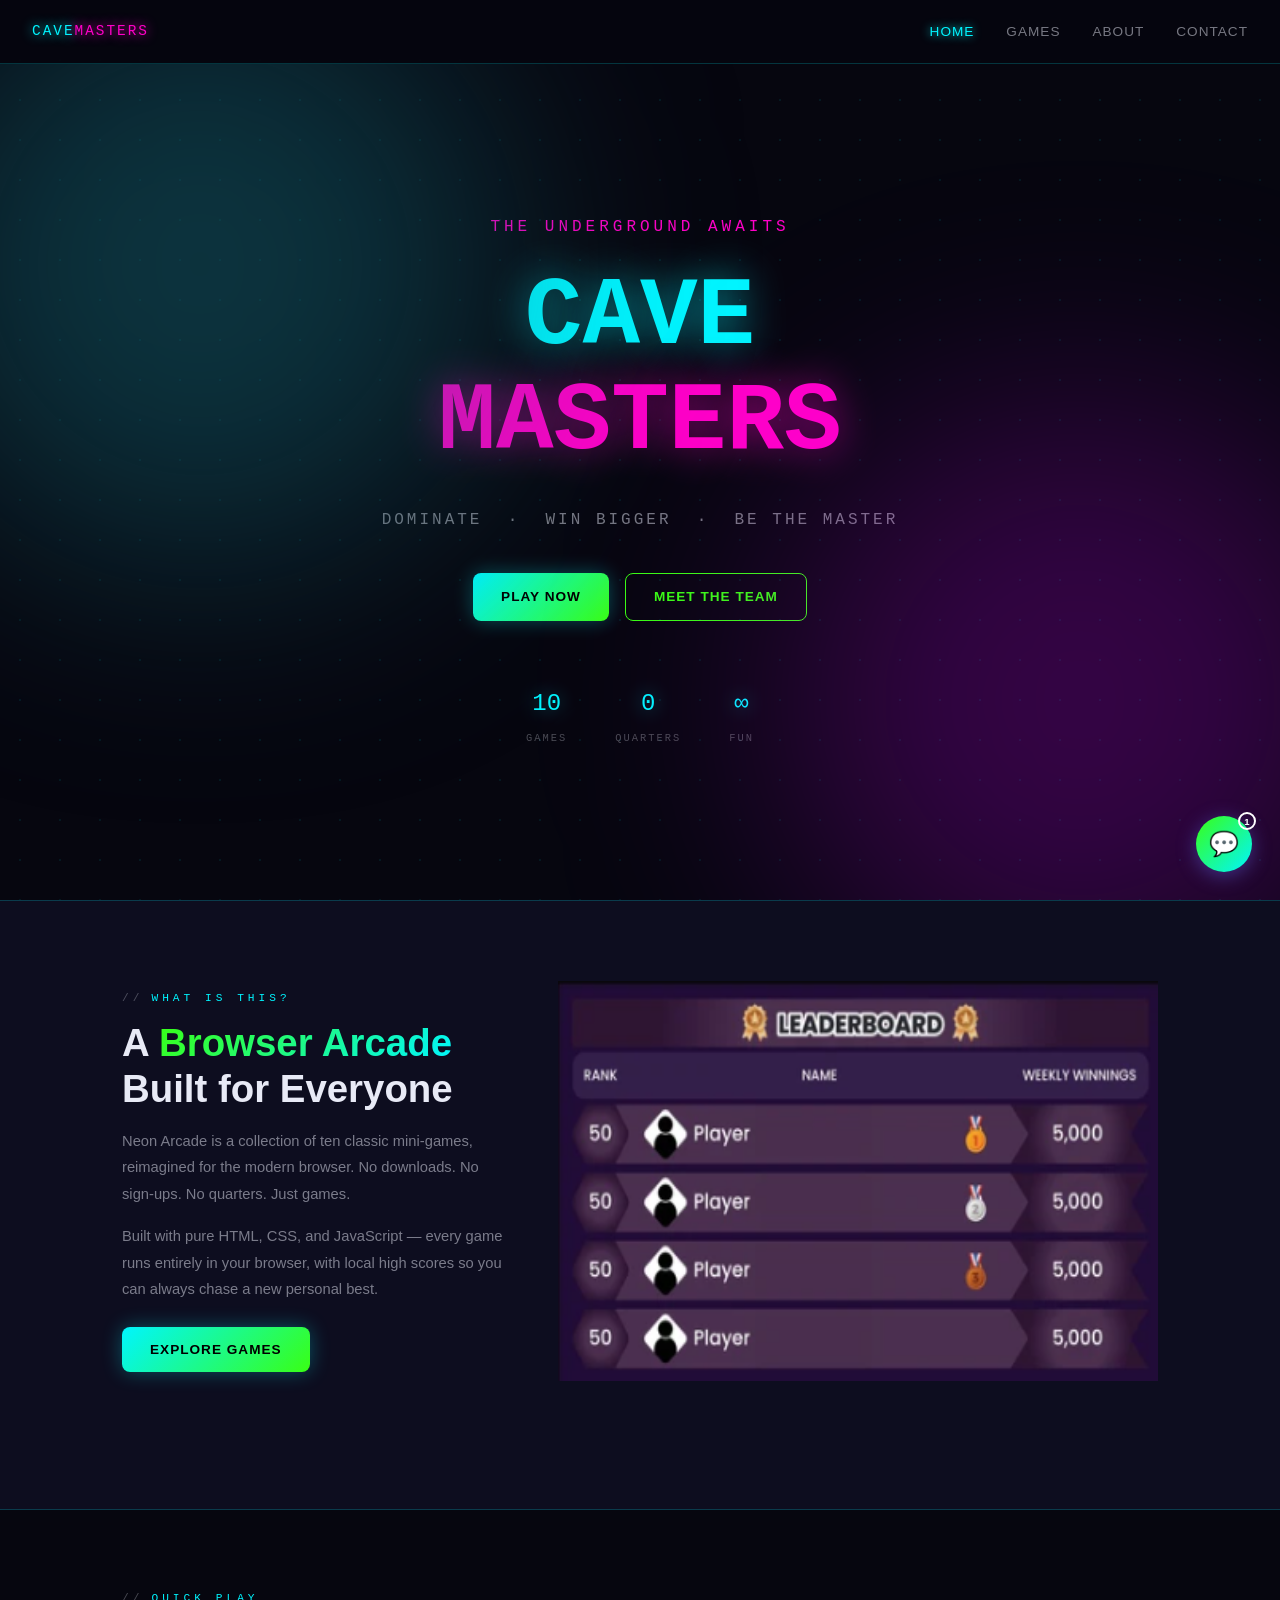
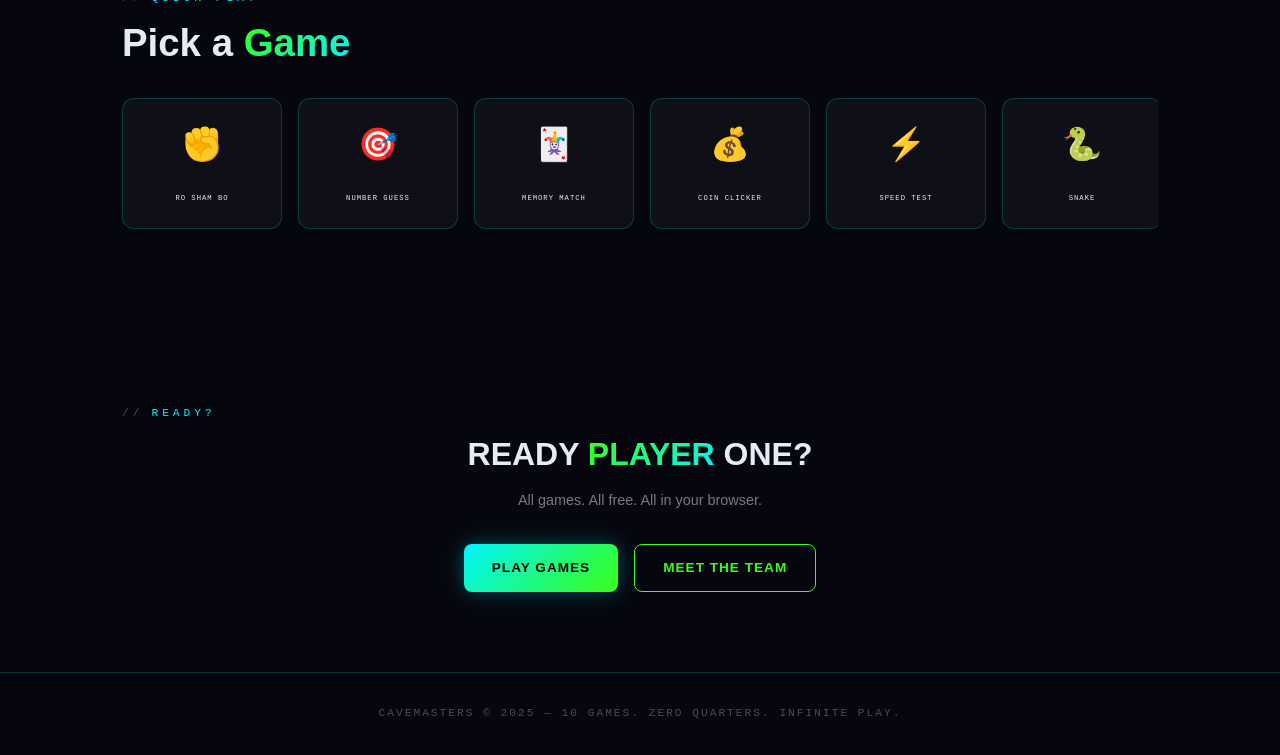
==== commit c8eaf2ae: "Add files via upload" ====
--- a/docs/index.html
+++ b/docs/index.html
@@ -3,7 +3,7 @@
 <head>
   <meta charset="UTF-8" />
   <meta name="viewport" content="width=device-width, initial-scale=1.0" />
-  <title>NEON ARCADE</title>
+  <title>CAVEMASTERS</title>
   <meta name="description" content="10 browser games. Zero quarters. Infinite play." />
   <link rel="preconnect" href="https://fonts.googleapis.com" />
   <link rel="preconnect" href="https://fonts.gstatic.com" crossorigin />
@@ -108,6 +108,6 @@
     <p>CAVEMASTERS &copy; 2025 &mdash; 10 GAMES. ZERO QUARTERS. INFINITE PLAY.</p>
   </footer>
 
-  <script src="/app.js"></script>
+  <script src="app.js"></script>
 </body>
 </html>
--- a/docs/style.css
+++ b/docs/style.css
@@ -468,7 +468,7 @@
   color: var(--cyan);
   cursor: pointer;
   transition: all 0.15s;
-  display: flex; flex-direction: column; align-items: center; justify-content: center; gap: 0.5rem;
+  display: inline-flex; flex-direction: column; align-items: center; justify-content: center; gap: 0.5rem;
   box-shadow: var(--glow-cyan);
   letter-spacing: 2px;
   position: relative;
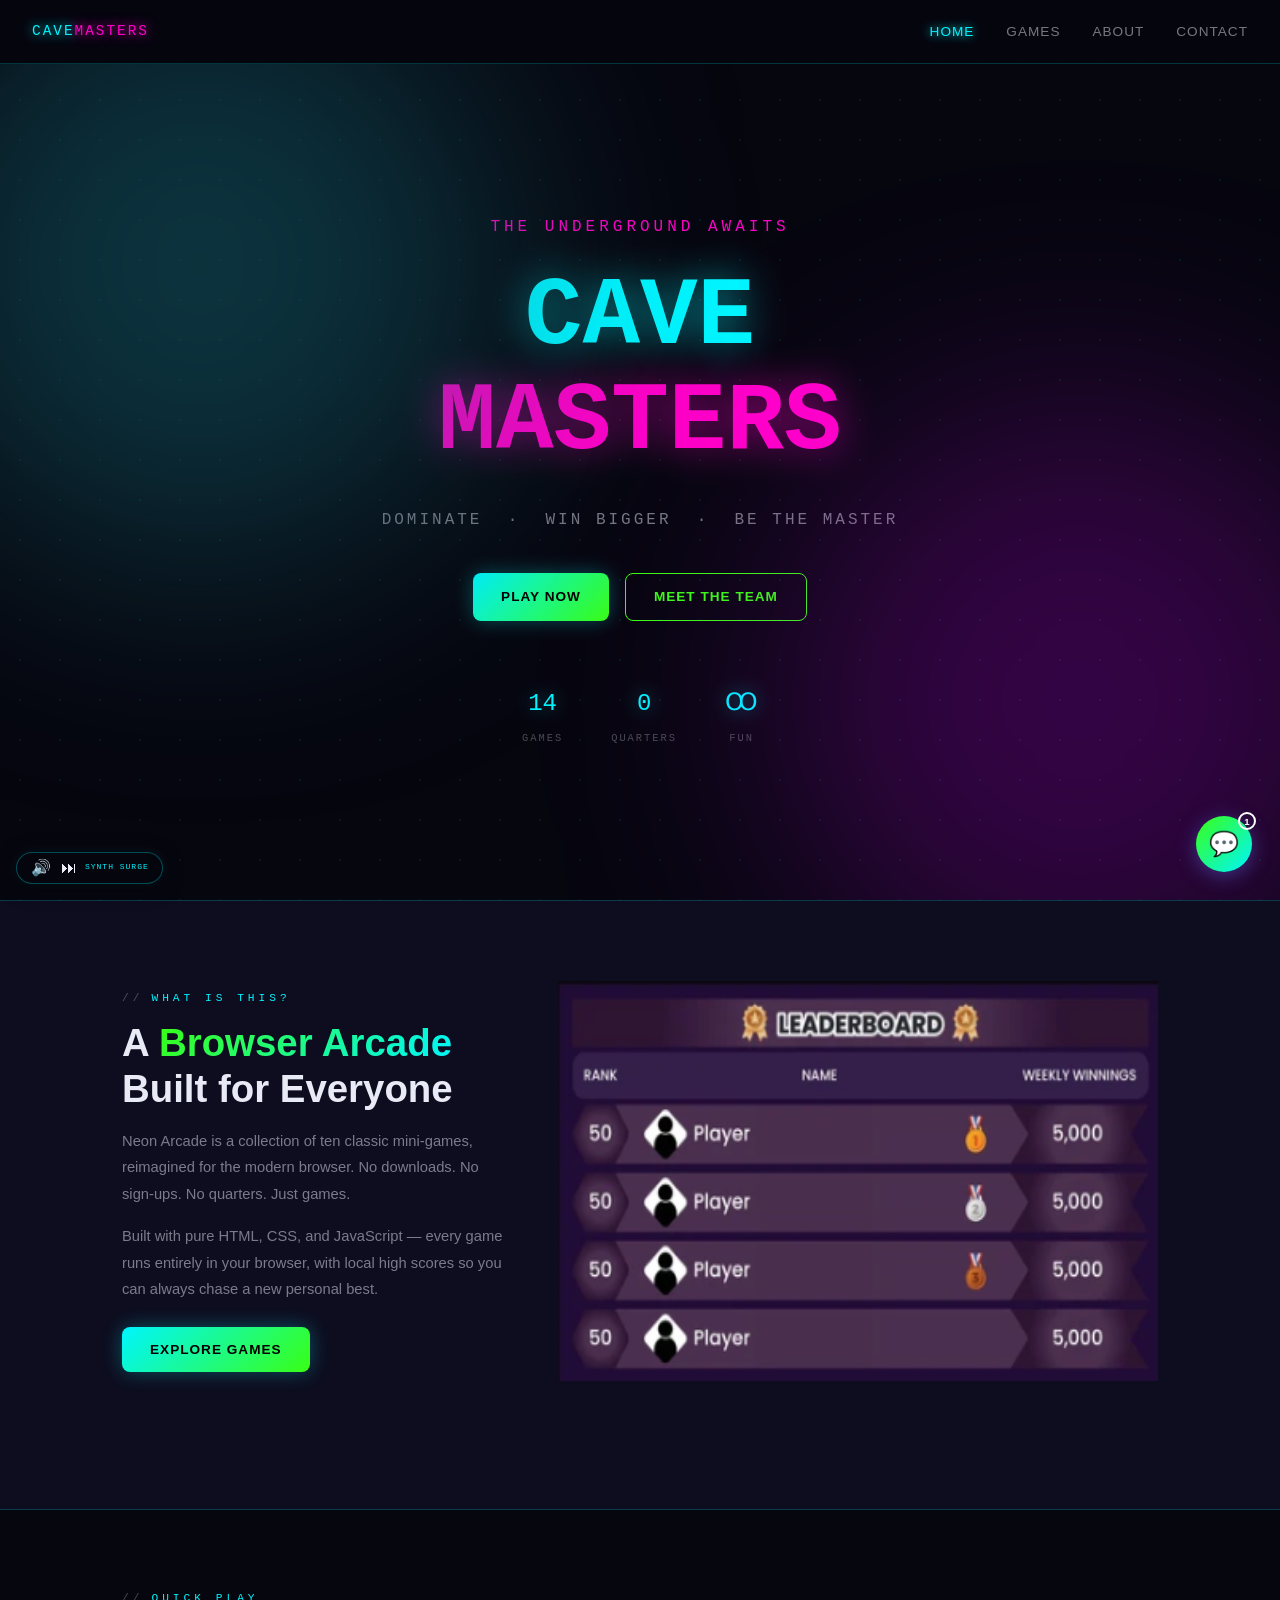
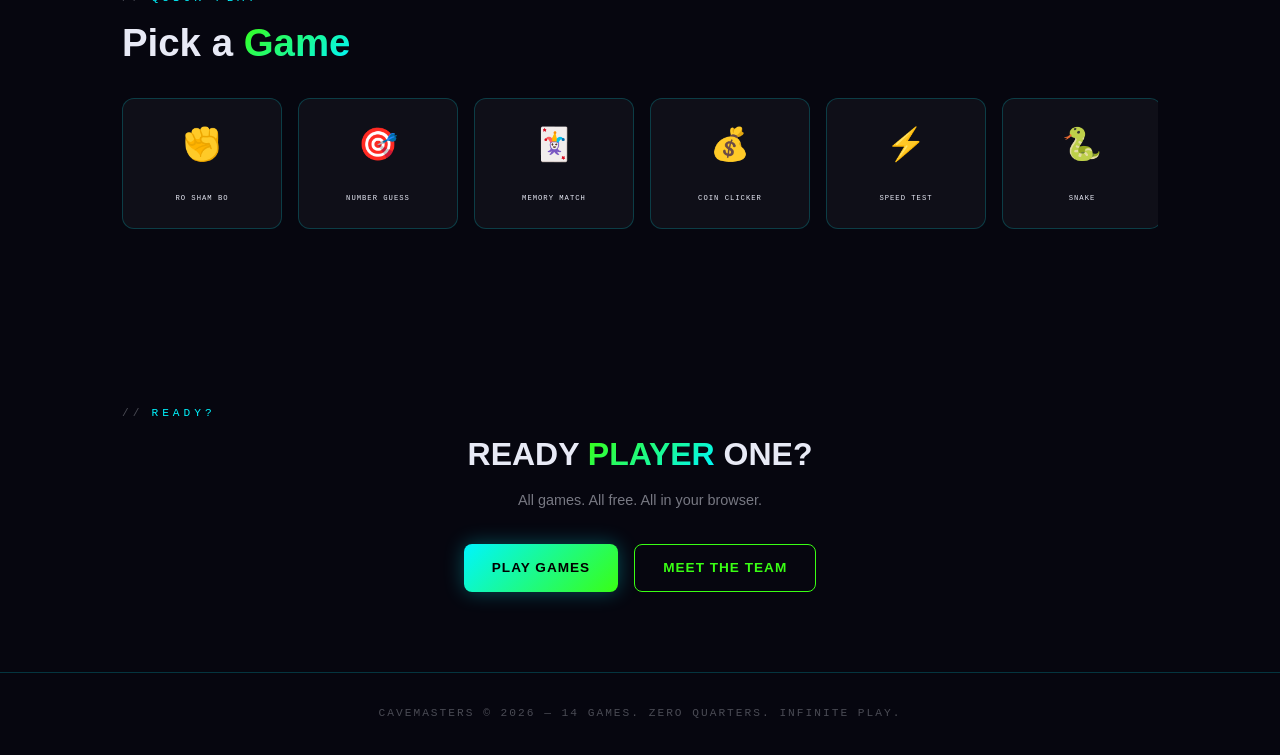
==== commit 6fd547ee: "Add files via upload" ====
--- a/docs/index.html
+++ b/docs/index.html
@@ -48,9 +48,9 @@
         <a href="about.html" class="btn btn-secondary">Meet the Team</a>
       </div>
       <div class="hero-stats">
-        <div class="hero-stat"><span class="value">10</span><span class="label">Games</span></div>
+        <div class="hero-stat"><span class="value">14</span><span class="label">Games</span></div>
         <div class="hero-stat"><span class="value">0</span><span class="label">Quarters</span></div>
-        <div class="hero-stat"><span class="value">∞</span><span class="label">Fun</span></div>
+        <div class="hero-stat"><span class="value">Ꝏ</span><span class="label">Fun</span></div>
       </div>
     </section>
 
@@ -105,9 +105,10 @@
   </main>
 
   <footer>
-    <p>CAVEMASTERS &copy; 2025 &mdash; 10 GAMES. ZERO QUARTERS. INFINITE PLAY.</p>
+    <p>CAVEMASTERS &copy; 2026 &mdash; 14 GAMES. ZERO QUARTERS. INFINITE PLAY.</p>
   </footer>
 
   <script src="app.js"></script>
+  <script src="sound.js"></script>
 </body>
 </html>
--- a/docs/style.css
+++ b/docs/style.css
@@ -468,7 +468,7 @@
   color: var(--cyan);
   cursor: pointer;
   transition: all 0.15s;
-  display: inline-flex; flex-direction: column; align-items: center; justify-content: center; gap: 0.5rem;
+  display: flex; flex-direction: column; align-items: center; justify-content: center; gap: 0.5rem;
   box-shadow: var(--glow-cyan);
   letter-spacing: 2px;
   position: relative;
@@ -703,6 +703,52 @@
 .qz-wrong  {border-color:var(--magenta)!important;background:rgba(255,0,200,0.1)!important;color:var(--magenta)!important;}
 .qz-dim    {opacity:0.3;cursor:not-allowed;}
 @media(max-width:480px){.qz-opts,.pw-choices{grid-template-columns:1fr;}}
+
+/* ---- SOUND BAR ---- */
+#arc-sound-bar {
+  position: fixed;
+  bottom: 1rem;
+  left: 1rem;
+  z-index: 9999;
+  display: flex;
+  align-items: center;
+  gap: 0.4rem;
+  background: rgba(6,6,15,0.93);
+  border: 1px solid rgba(0,245,255,0.3);
+  border-radius: 50px;
+  padding: 0.35rem 0.8rem;
+  backdrop-filter: blur(10px);
+  box-shadow: 0 4px 20px rgba(0,0,0,0.5), 0 0 12px rgba(0,245,255,0.08);
+  user-select: none;
+}
+#arc-sound-bar button {
+  background: none;
+  border: none;
+  cursor: pointer;
+  font-size: 1rem;
+  padding: 0.1rem;
+  line-height: 1;
+  transition: transform 0.15s;
+  color: inherit;
+}
+#arc-sound-bar button:hover { transform: scale(1.25); }
+#arc-track-name {
+  font-family: var(--font-mono);
+  font-size: 0.5rem;
+  color: var(--cyan);
+  letter-spacing: 1px;
+  white-space: nowrap;
+  max-width: 100px;
+  overflow: hidden;
+  text-overflow: ellipsis;
+}
+
+/* ---- NEON BREAKOUT ---- */
+#nb-canvas {
+  touch-action: none;
+  image-rendering: pixelated;
+}
+@media(max-width:500px) { #nb-canvas { width: 100%; height: auto; } }
 
 /* ── ABOUT THE TEAM PAGE ── */
 .team-hero { position:relative; min-height:320px; display:flex; align-items:center; justify-content:center; text-align:center; overflow:hidden; background:linear-gradient(160deg,#071a2e 0%,#0b2240 60%,#0f3060 100%); }
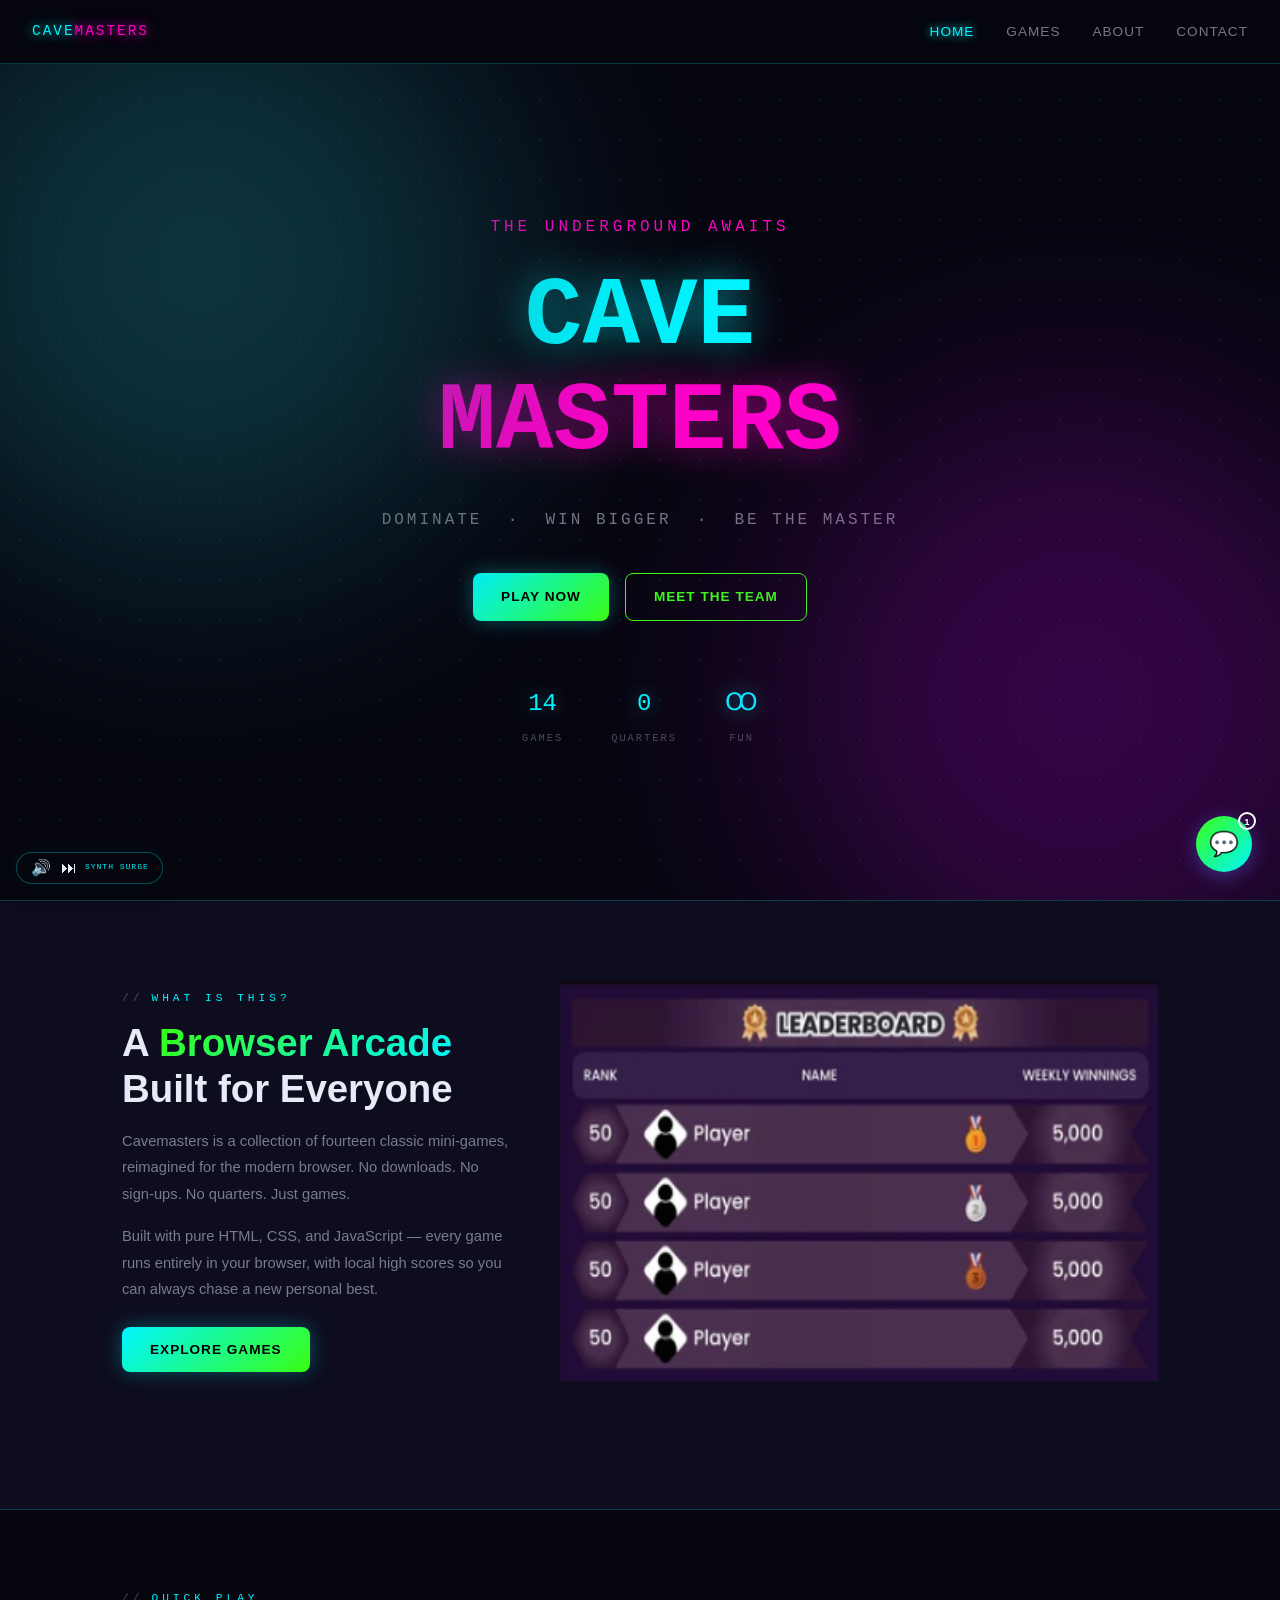
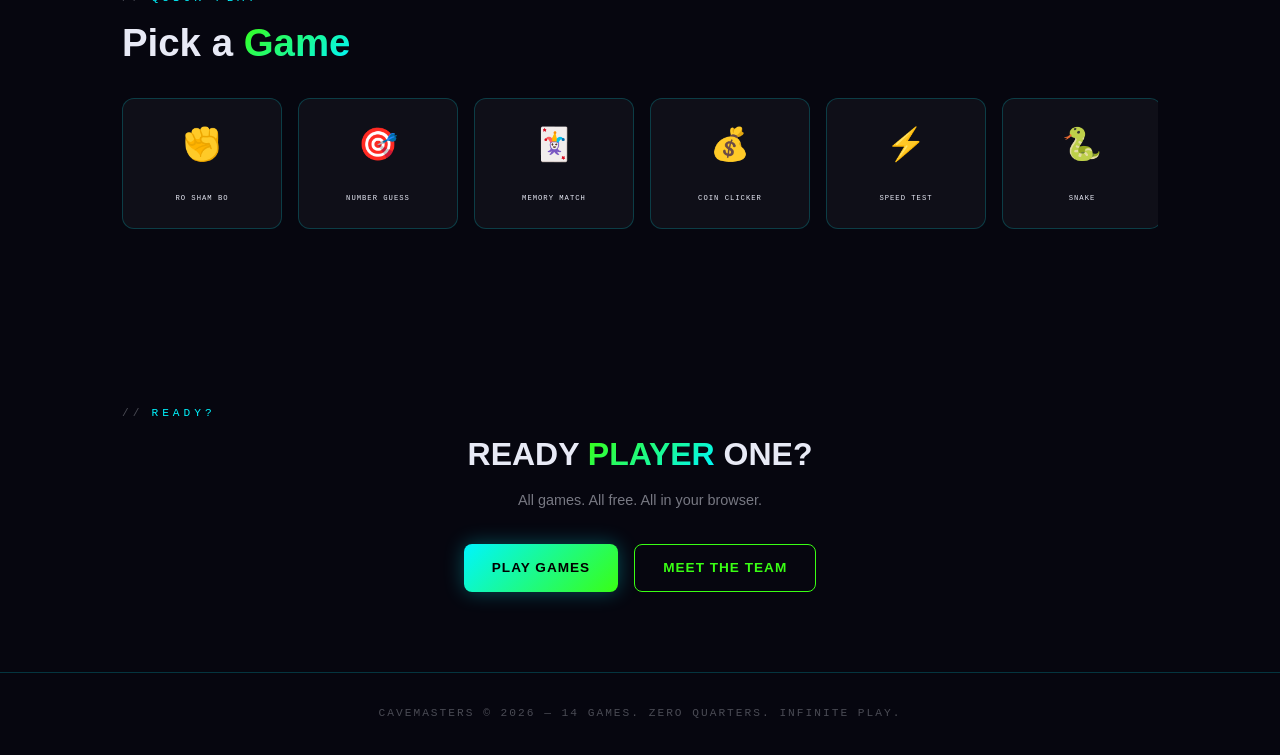
==== commit 2f99002f: "Update game description in index.html" ====
--- a/docs/index.html
+++ b/docs/index.html
@@ -60,7 +60,7 @@
           <div>
             <p class="section-label">What is this?</p>
             <h2 class="section-title">A <span>Browser Arcade</span> Built for Everyone</h2>
-            <p style="color:var(--text-muted);line-height:1.8;margin-bottom:1rem;font-size:0.92rem">Neon Arcade is a collection of ten classic mini-games, reimagined for the modern browser. No downloads. No sign-ups. No quarters. Just games.</p>
+            <p style="color:var(--text-muted);line-height:1.8;margin-bottom:1rem;font-size:0.92rem">Cavemasters is a collection of fourteen classic mini-games, reimagined for the modern browser. No downloads. No sign-ups. No quarters. Just games.</p>
             <p style="color:var(--text-muted);line-height:1.8;margin-bottom:1.5rem;font-size:0.92rem">Built with pure HTML, CSS, and JavaScript — every game runs entirely in your browser, with local high scores so you can always chase a new personal best.</p>
             <a href="games.html" class="btn btn-primary">Explore Games</a>
           </div>
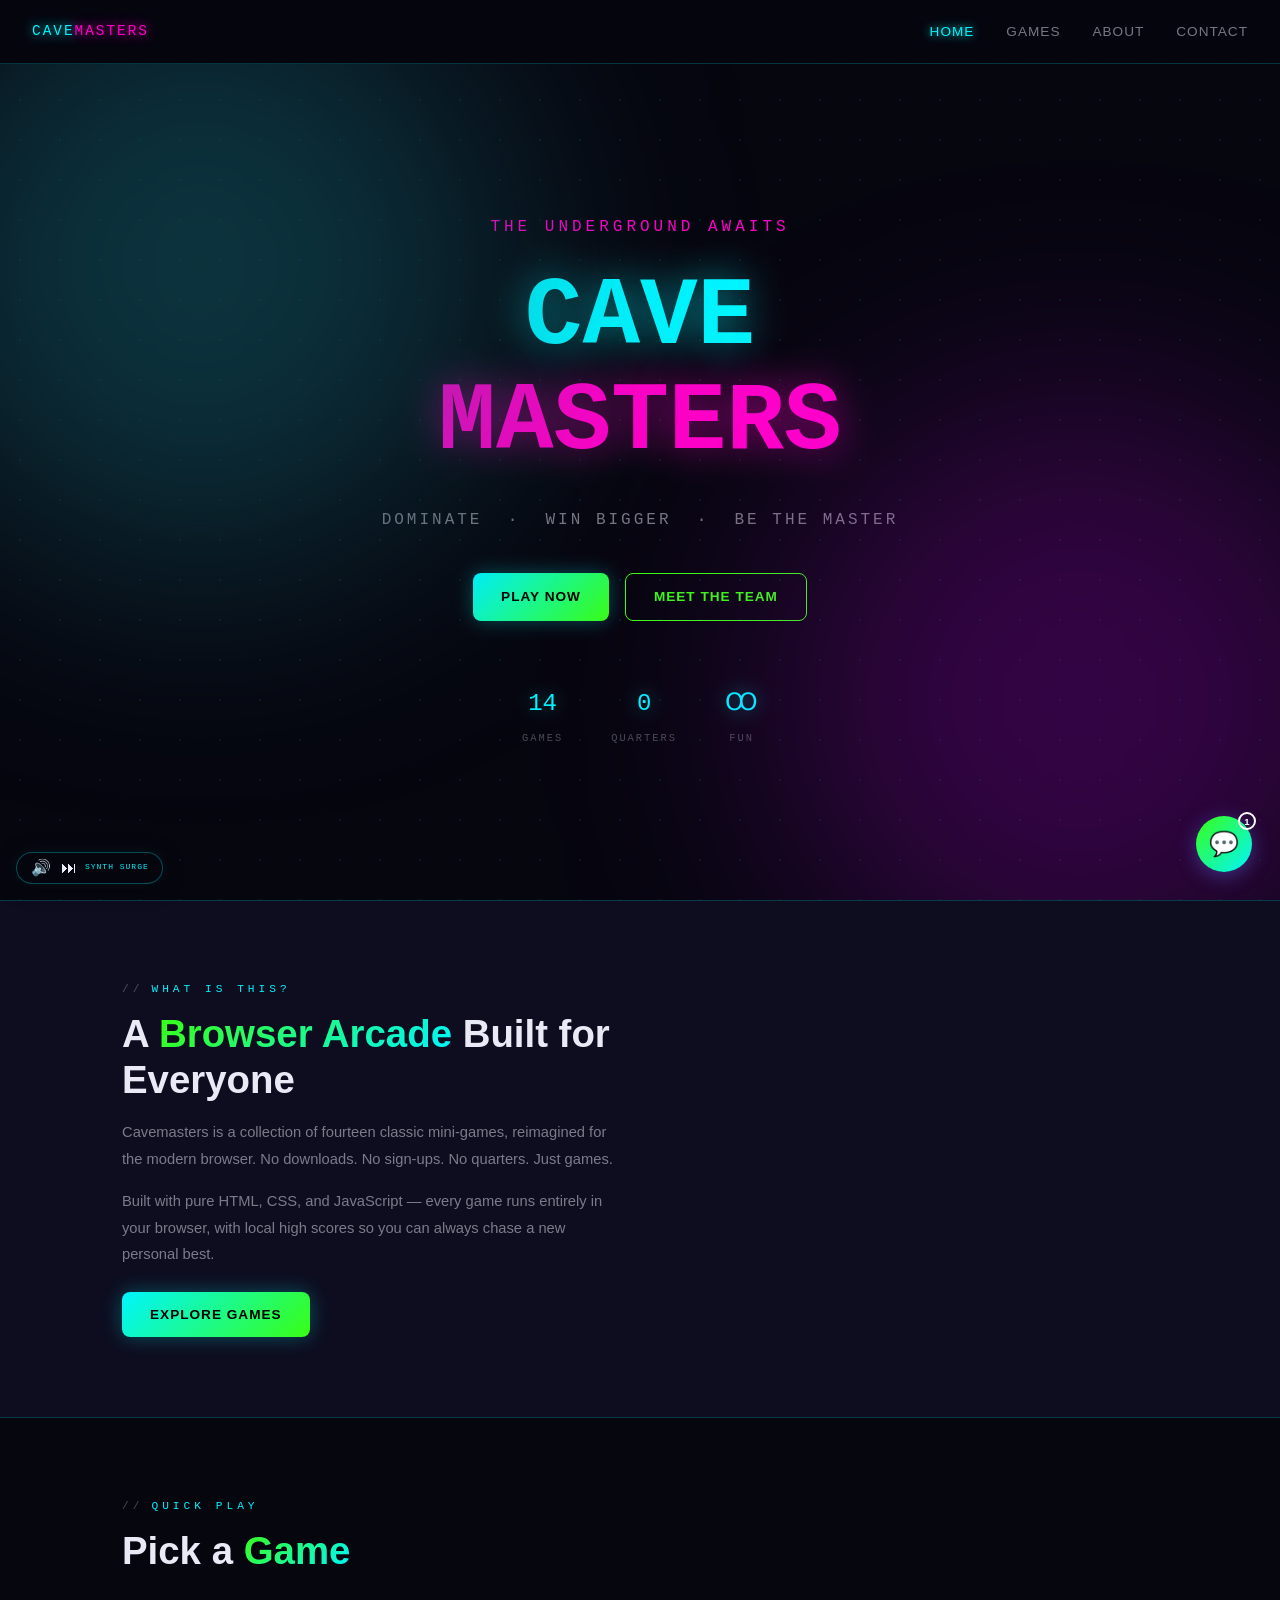
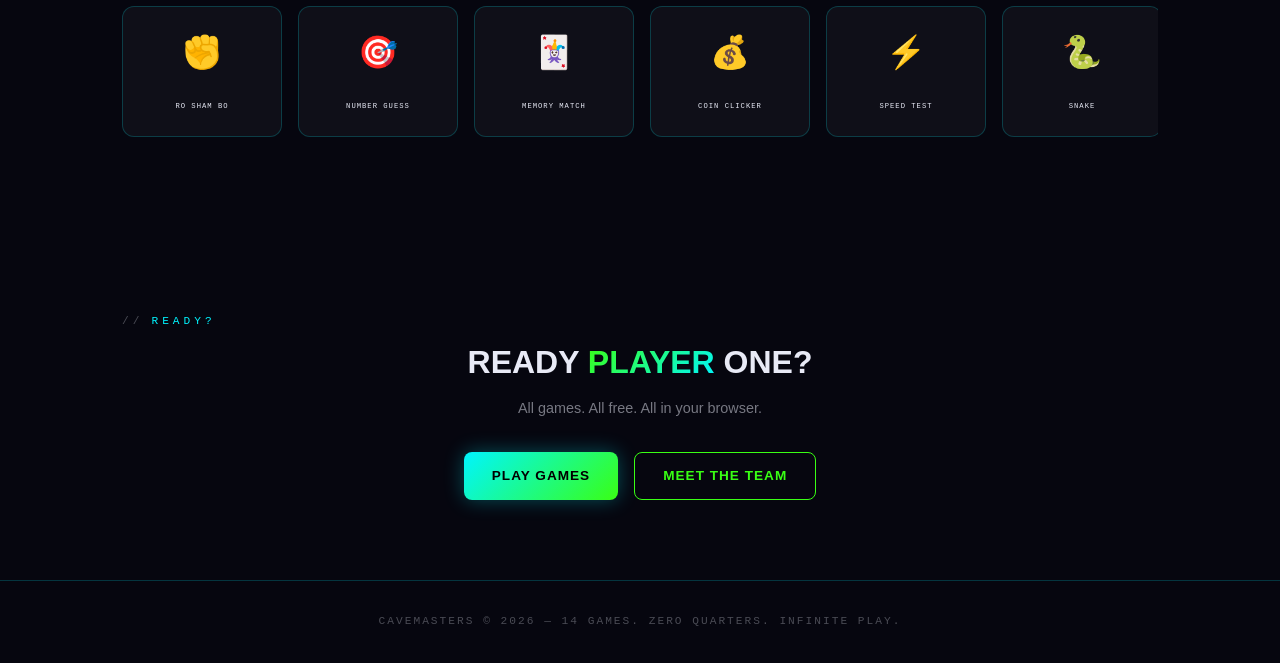
==== commit 42064584: "Remove commented-out leaderboard image in index.html" ====
--- a/docs/index.html
+++ b/docs/index.html
@@ -64,9 +64,9 @@
             <p style="color:var(--text-muted);line-height:1.8;margin-bottom:1.5rem;font-size:0.92rem">Built with pure HTML, CSS, and JavaScript — every game runs entirely in your browser, with local high scores so you can always chase a new personal best.</p>
             <a href="games.html" class="btn btn-primary">Explore Games</a>
           </div>
-          <img src="Images/leaderboard.png" alt="leaderboard" height="400" width="600"
+          <!--<img src="Images/leaderboard.png" alt="leaderboard" height="400" width="600"
                 onerror="this.style.display='none';this.parentElement.textContent='H'">
-          <img 
+          <img -->
         </div>
       </div>
     </section>
@@ -84,7 +84,7 @@
           <a class="strip-card" href="games.html#game/snake"><span class="strip-icon">🐍</span><span class="strip-name">SNAKE</span></a>
           <a class="strip-card" href="games.html#game/ttt"><span class="strip-icon">⭕</span><span class="strip-name">TIC-TAC-TOE</span></a>
           <a class="strip-card" href="games.html#game/scramble"><span class="strip-icon">🔤</span><span class="strip-name">WORD SCRAMBLE</span></a>
-          <a class="strip-card" href="games.html#game/mole"><span class="strip-icon">🔨</span><span class="strip-name">WHACK-A-MOLE</span></a>
+          <a class="strip-card" href="games.html#game/mole"><span class="strip-icon">🔨</span><span class="strip-name">WHACK-A-TROLL</span></a>
           <a class="strip-card" href="games.html#game/math"><span class="strip-icon">🧮</span><span class="strip-name">MATH BLASTER</span></a>
         </div>
       </div>
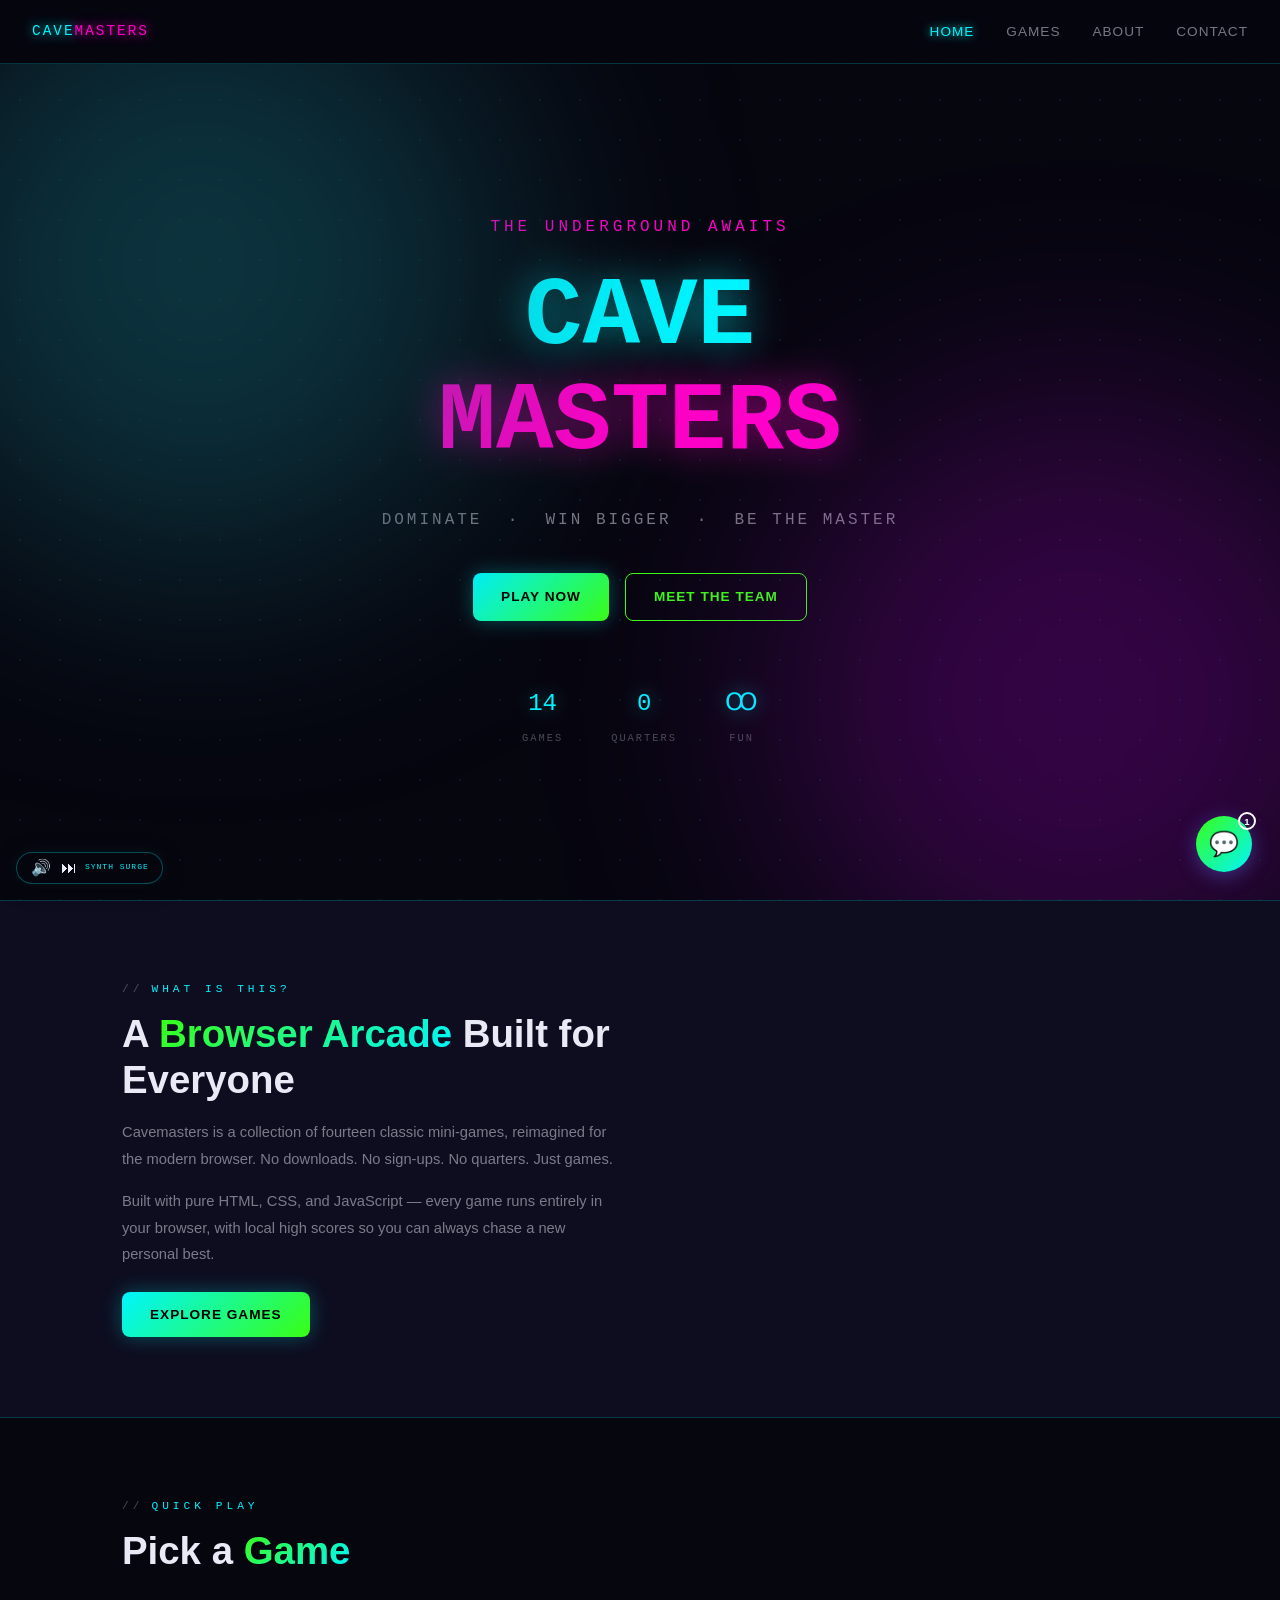
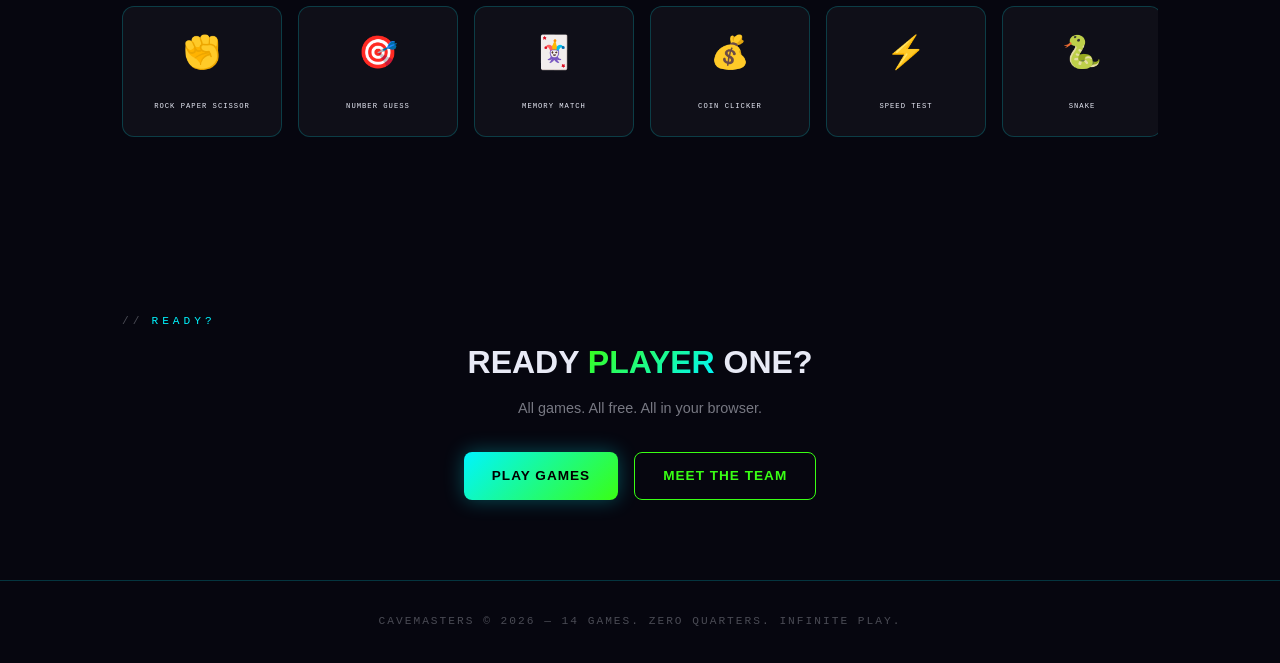
==== commit df73fa07: "Update game name from 'RO SHAM BO' to 'ROCK PAPER SCISSOR'" ====
--- a/docs/index.html
+++ b/docs/index.html
@@ -76,7 +76,7 @@
         <p class="section-label">Quick play</p>
         <h2 class="section-title">Pick a <span>Game</span></h2>
         <div class="games-strip">
-          <a class="strip-card" href="games.html#game/rps"><span class="strip-icon">✊</span><span class="strip-name">RO SHAM BO</span></a>
+          <a class="strip-card" href="games.html#game/rps"><span class="strip-icon">✊</span><span class="strip-name">ROCK PAPER SCISSOR</span></a>
           <a class="strip-card" href="games.html#game/guess"><span class="strip-icon">🎯</span><span class="strip-name">NUMBER GUESS</span></a>
           <a class="strip-card" href="games.html#game/memory"><span class="strip-icon">🃏</span><span class="strip-name">MEMORY MATCH</span></a>
           <a class="strip-card" href="games.html#game/clicker"><span class="strip-icon">💰</span><span class="strip-name">COIN CLICKER</span></a>
